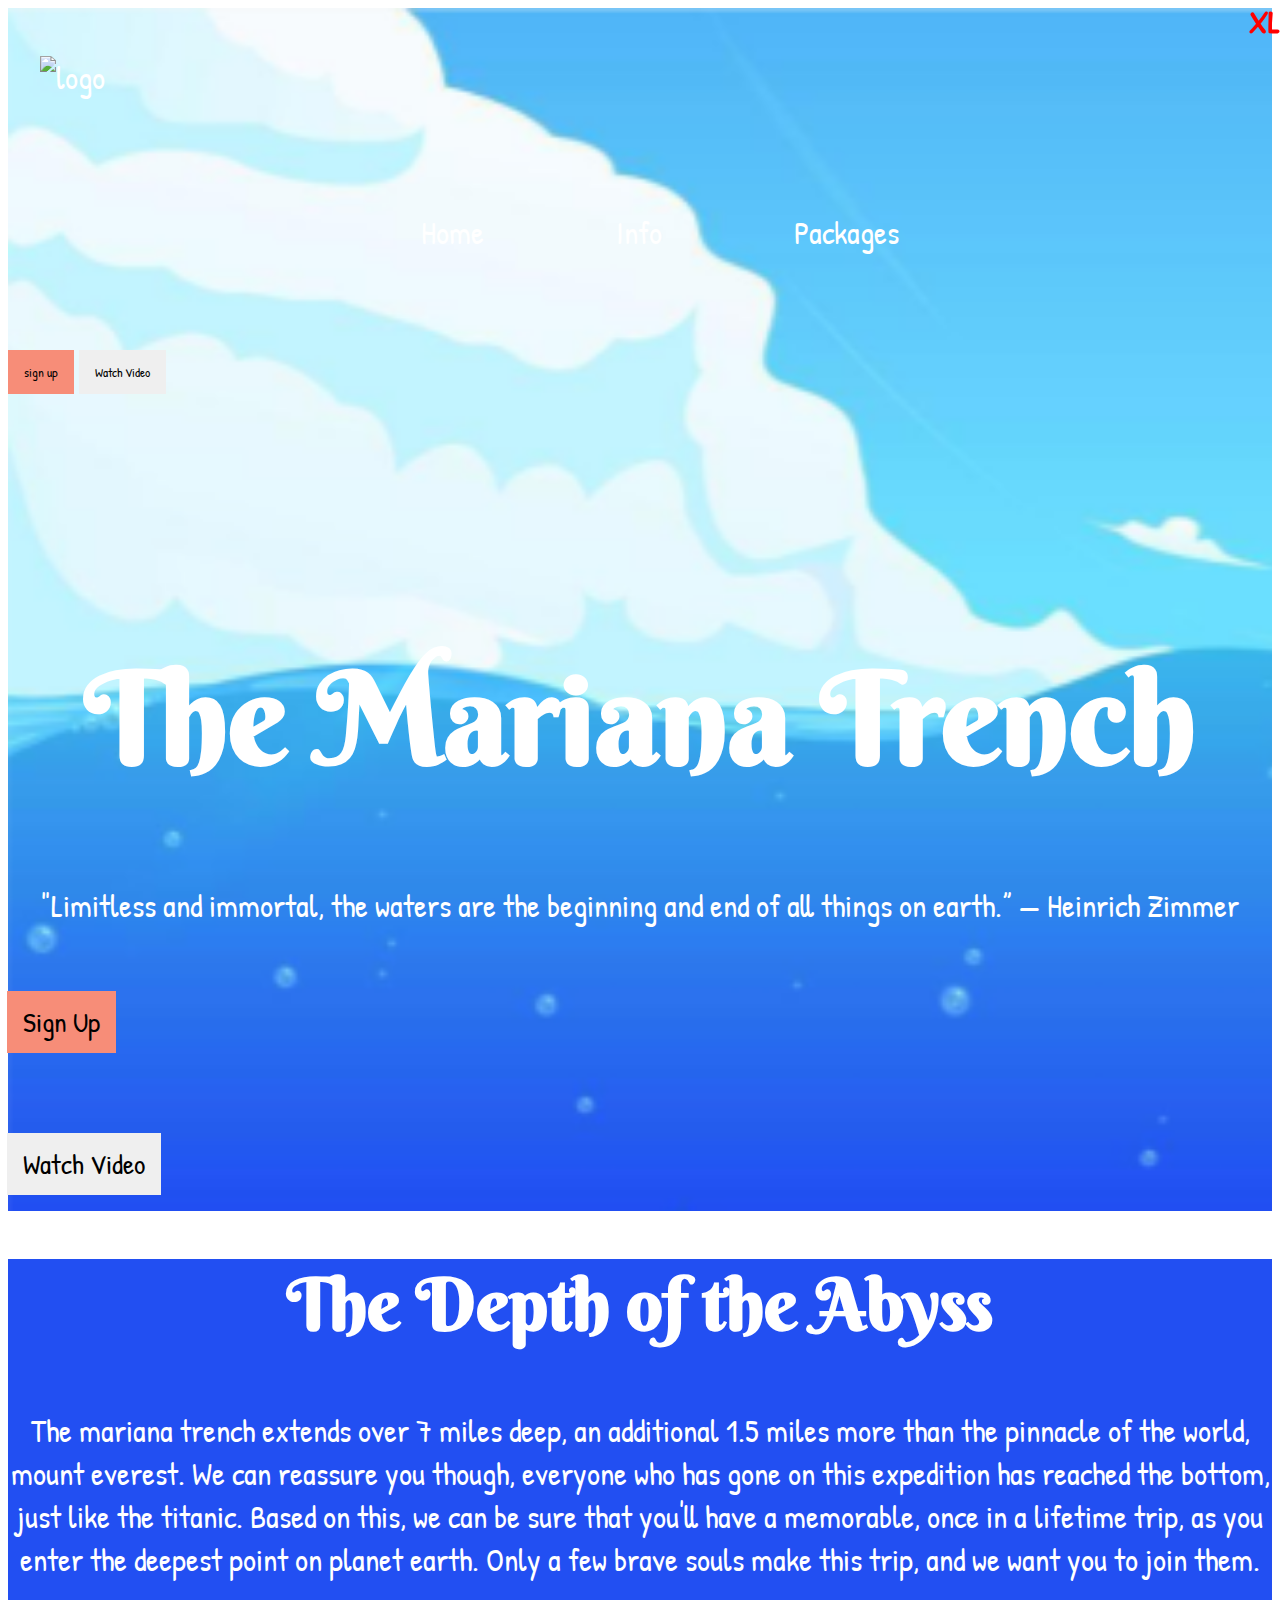
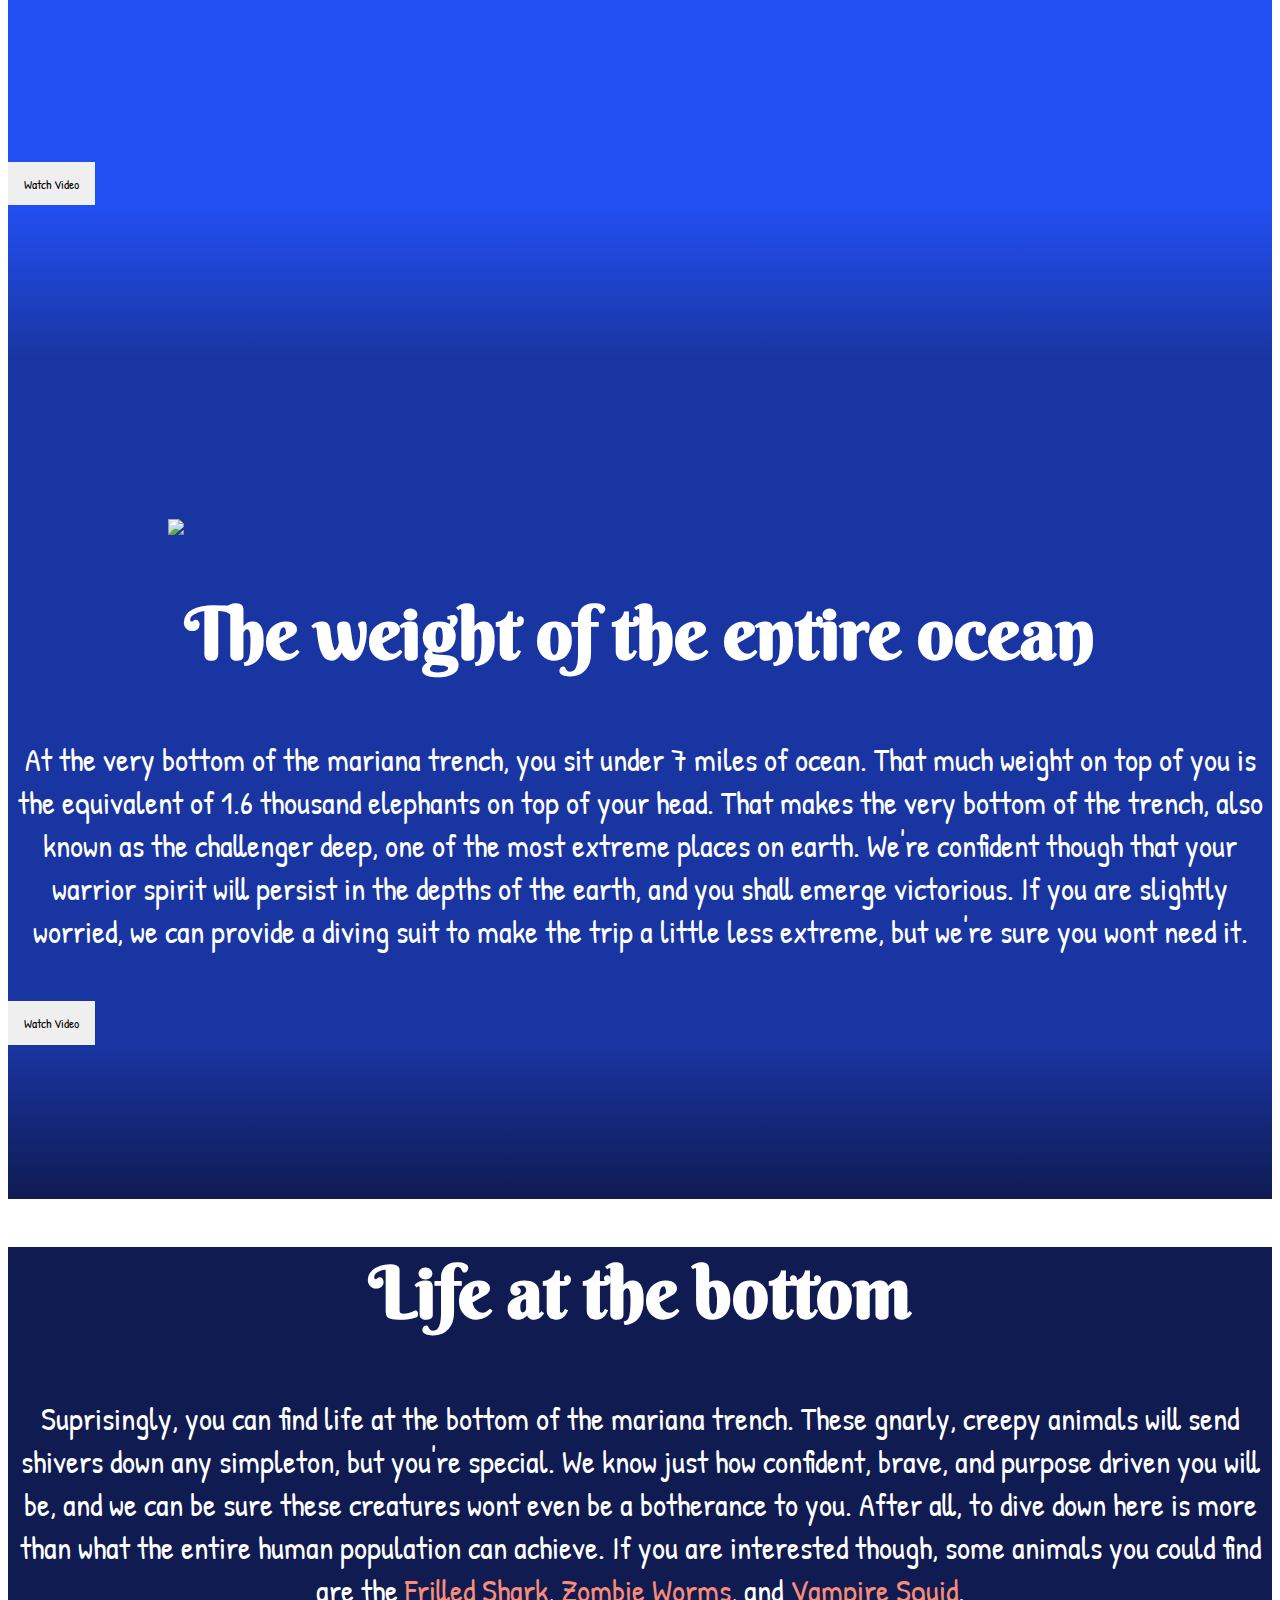
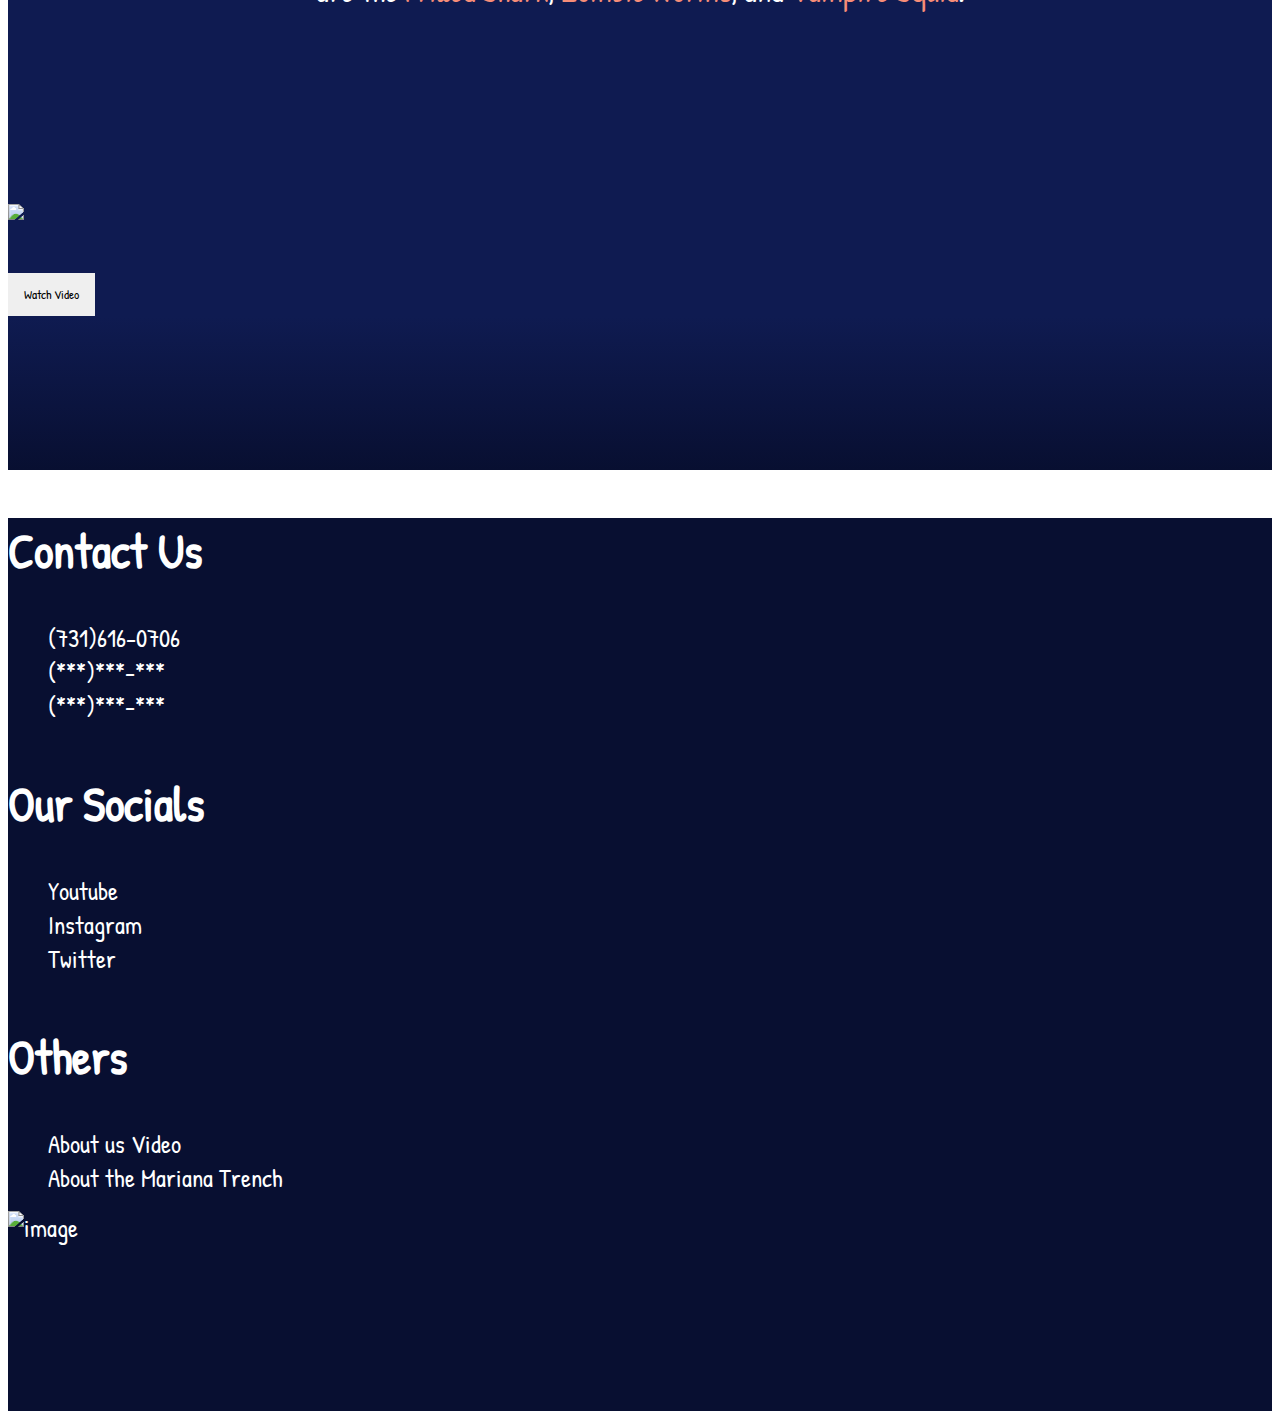
==== Info.html @ 0a7c9cc9 "transit" ====
<!DOCTYPE html>
<html lang="en">
<meta charset="UTF-8">
<title>Expedition Mariana</title>
<meta name="viewport" content="width=device-width,initial-scale=1">
<link rel="stylesheet" href="styles.css">
<script defer src="script.js"></script>
<link href="https://cdn.jsdelivr.net/npm/bootstrap@5.3.0-alpha1/dist/css/bootstrap.min.css" rel="stylesheet" integrity="sha384-GLhlTQ8iRABdZLl6O3oVMWSktQOp6b7In1Zl3/Jr59b6EGGoI1aFkw7cmDA6j6gD" crossorigin="anonymous">
<body>
  <section class="title-screen-bk">
  <nav class="nav1">
    <div class="container">
      <div class="row">
        <div class="d-none d-md-block col-md-1 col-lg-2">
          <a href="index.html"><img src="img/Expedition_Mariana__1_-removebg-preview.png" alt="logo"></a>
        </div>
        <div class="col-xs-12 col-md-7 col-lg-7 nav-text">
          <ul>
            <li><a href="index.html">Home</a></li>
            <li><a href="Info.html">Info</a></li>
            <li><a href="Packages.html">Packages</a></li>
          </ul>
        </div>
        <div class="d-none d-md-block col-md-4 col-lg-3">
          <div class="centered">
            <button class="red">sign up</button>
            <button>Watch Video</button>
          </div>
        </div>
      </div>
    </div>
  </nav>
    <div class="container title-text">
      <div class="row">
        <div class="col-12">
        <h1>The Mariana Trench</h1>
        <p class="info-para-text">"Limitless and immortal, the waters are the beginning and end of all things on earth.” — Heinrich Zimmer</p>
      </div>
      </div>
      <div class="row">
        <div class="col-1 col-sm-2 col-md-3 col-lg-4">
        </div>
        <div class="col-5 col-sm-4 col-md-3 col-lg-2 centered title-buttons">
          <button class="red">Sign Up</button>
        </div>
        <div class="col-6 col-md-3 col-lg-2 centered title-buttons">
          <button>Watch Video</button>
        </div>
        <div class="col-md-3 col-lg-4">
        </div>
      </div>
    </div>
  </section>
  <section class="first-body">
    <div class="container">
      <div class="row">
        <div class="col-6">
          <h2>The Depth of the Abyss</h2>
          <p>The mariana trench extends over 7 miles deep, an additional 1.5 miles more than the pinnacle of the world, mount everest. We can reassure you though,
             everyone who has gone on this expedition has reached the bottom, just like the titanic. Based on this, we can be sure that you'll have a memorable, 
             once in a lifetime trip, as you enter the deepest point on planet earth. Only a few brave souls make this trip, and we want you to join them.
          </p>
        </div>
        <div class="col-6 graph-first-para">
            <img src="#">
          </div>
      </div>
      <div class="row centered">
        <div class="col-8">
            <button>Watch Video</button>
        </div>
        <div class="col-4">
        </div>
      </div>
    </div>
  </section>
  <section class="grad-1">
    <p>&nbsp</p>
    <br>
    <p>&nbsp</p>
    <br>
    <p>&nbsp</p>
    <br>
    <p>&nbsp</p>
  </section>
  <section class="second-body">
    <div class="container">
      <div class="row">
        <div class="col-6 graph-second-para">
            <img src="#">
          </div>
        <div class="col-6">
          <h2>The weight of the entire ocean</h2>
          <p>At the very bottom of the mariana trench, you sit under 7 miles of ocean. That much weight on top of you is the equivalent of 1.6 thousand elephants on
            top of your head. That makes the very bottom of the trench, also known as the challenger deep, one of the most extreme places on earth.
             We're confident though that your warrior spirit will persist in the depths of the earth, and you shall emerge victorious. If you are slightly worried, we can 
             provide a diving suit to make the trip a little less extreme, but we're sure you wont need it.
          </p>
        </div>
      </div>
      <div class="row centered">
        <div class="col-2">
            <button>Watch Video</button>
        </div>
        <div class="col-10">
        </div>
      </div>
    </div>
  </section>
  <section class="grad-2">
    <p>&nbsp</p>
    <br>
    <p>&nbsp</p>
    <br>
    <p>&nbsp</p>
    <br>
    <p>&nbsp</p>
  </section>
  <section class="third-body">
    <div class="container">
      <div class="row">
        <div class="col-6">
          <h2>Life at the bottom</h2>
          <p>Suprisingly, you can find life at the bottom of the mariana trench. These gnarly, creepy animals will send shivers down any simpleton, but you're special. We know just how confident,
            brave, and purpose driven you will be, and we can be sure these creatures wont even be a botherance to you. After all, to dive down here is more than what the entire human population 
            can achieve. If you are interested though, some animals you could find are the <a href="https://cdn.mos.cms.futurecdn.net/66dYRQEDpcUN9jKAzuxAc9.jpg" target="_blank">
              Frilled Shark</a>, <a href="https://i.guim.co.uk/img/media/68f47e73c12738a7d1ae5d9a596dad5cd44a9a84/0_0_7500_4500/master/7500.jpg?width=1200&height=1200&quality=85&auto=format&fit=crop&s=b7952ce582b49c61fab29e47760299f1" target="_blank">Zombie Worms</a>,
              and <a href="https://d.newsweek.com/en/full/2141007/vampire-squid-vampyroteuthis-infernalis.png" target="_blank">Vampire Squid</a>.
          </p>
        </div>
      </div>
      <div class="col-6 graph-third-para">
        <img src="#">
      </div>
      <div class="row centered">
        <div class="col-8">
            <button>Watch Video</button>
        </div>
        <div class="col-4">
        </div>
      </div>
    </div>
  </section>
  <section class="grad-3">
    <p>&nbsp</p>
    <br>
    <p>&nbsp</p>
    <br>
    <p>&nbsp</p>
    <br>
    <p>&nbsp</p>
  </section>
  <footer>
    <div class="container">
      <div class="row">
        <div class="col-3">
          <h3>Contact Us</h3><br>
          <ul>
            <li><a href="#">(731)616-0706</a></li>
            <li><a href="#">(***)***-***</a></li>
            <li><a href="#">(***)***-***</a></li>
          </ul>
        </div>
        <div class="col-3">
          <h3>Our Socials</h3><br>
          <ul>
            <li><a href="#">Youtube</a></li>
            <li><a href="#">Instagram</a></li>
            <li><a href="#">Twitter</a></li>
          </ul>
        </div>
        <div class="col-3">
          <h3>Others</h3><br>
          <ul>
            <li><a href="#">About us Video</a></li>
            <li><a href="#">About the Mariana Trench</a></li>
          </ul>
        </div>
        <div class="col-3">
          <a href="#"><img src="img/Expedition_Mariana__1_-removebg-preview.png" alt="image" height="200px"></a>
        </div>
      </div>
    </div>
  </footer>
</body>
</html>
---- styles.css ----
@import url('https://fonts.googleapis.com/css2?family=Berkshire+Swash&display=swap');
@import url('https://fonts.googleapis.com/css2?family=Patrick+Hand&display=swap');
*{
    font-family: 'Patrick Hand', cursive;
    z-index: 2;
}

body::before {
    content: "XS";
    color: red;
    font-size: 2rem;
    font-weight: bold;
    position: fixed;
    top: 0;
    right: 0;
  }
  
  @media (min-width: 576px) {
    body::before {
      content: "SM";
    }
  }
  
  @media (min-width: 768px) {
    body::before {
      content: "MD";
    }
  }
  
  @media (min-width: 992px) {
    body::before {
      content: "LG";
    }
  }
  
  @media (min-width: 1200px) {
    body::before {
      content: "XL";
    }
  }
  
  @media (min-width: 1400px) {
    body::before {
      content: "XXL";
    }
  }

.title-screen-bk{
    background-image: url(img/sea_background_LG.png);
    background-size: cover;
    background-repeat: no-repeat;
    z-index: 3;
}

@media(min-width:992px){
    .title-screen-bk{
        background-image: url(img/sea_background_LG.png);
    }
}

@media(min-width:1200px){
    .title-screen-bk{
        background-image: url(img/sea_background_XXL.png);
    }
}

nav{
    margin-bottom: 1rem;
}

nav ul{
    list-style-type: none;
    text-align: center;
    font-size: 1rem;
}

nav a{
    display: inline-block;
    text-align: center;
    padding: 3rem 1.4rem;
    text-decoration: none;
    font-size: 2rem;
    color: white;
}

@media(min-width: 992px) {

    nav a{
        padding: 3rem 2rem;
        font-size: 2rem;
    }
}

@media(min-width: 1200px) {

    nav a{
        padding: 3rem 4rem;
        font-size: 2rem;
    }
}

nav li{
    display: inline;
}

nav img{
    margin: -3rem -7rem; 
    height: 200px;
}

@media(min-width: 768px){

    nav img{
        margin: -3rem -7rem; 
        height: 200px;
    }

}

@media(min-width: 992px){

    nav img{
        margin: -3rem -3rem;
        height: 200px;
    }

}

button{
    border:none;
    color: black;
    padding: .8rem .8rem;
    text-align: center;
    display: inline-block;
    transition-duration: 0.4s;
    cursor: pointer;
}

@media(min-width: 992px) {

    button{
        padding: .8rem .8rem;
    }
}

@media(min-width: 1200px) {

    button{
        padding: .8rem 1rem;
    }
}

button:hover{
    background-color: lightcoral;
}

.red{
    background-color: #F78D78;
}

.centered{
    margin-top: 3rem;
    font-size: 1.4rem;
}

.title-buttons button{
    align-items:center ;
    padding: .75rem 1.1rem;
    font-size: 1.75rem;
    margin: 1rem -1px;
}


@media(min-width: 992px) {

    .title-buttons button{
        padding: .75rem .4rem;
    }
}

@media(min-width: 1200px) {

    .title-buttons button{
        padding: .75rem 1rem;
    }
}

@media(min-width: 1400px) {

    .title-buttons button{
        padding: .75rem 2rem;
    }
}

.title-text h1,p{
    text-align: center;
    color: white;
}

.title-text h1{
    font-size: 5rem;
    font-family: 'Berkshire Swash', cursive;
    padding-top: 0rem;
}

@media (min-width: 768px){
    .title-text h1{
        padding-top: 0rem;
        font-size: 8rem;
    }
}

@media (min-width: 1200px){
    .title-text h1{
        padding-top: 10rem;
    }
}

.title-text p{
    font-size: 2rem;
}

@media (min-width: 768px){

    .title-text p{
        font-size: 3rem;
    }
    
    .title-text .info-para-text{
        font-size: 2rem;
    }
}

.first-body{
    background-color: #224FF2;
}

.first-body h2{
    color: white;
    font-size: 4.5rem;
    font-family: 'Berkshire Swash', cursive;
    text-align: center;
    margin-top: 3rem;
}

.first-body p{
    font-size: 2rem;
}

.graph-first-para img{
    margin-top: 5rem;
    margin-left: -5rem;
}

.grad-1{
    background: rgb(25,53,162);
    background: linear-gradient(0deg, rgba(25,53,162,1) 0%, rgba(34,79,242,1) 100%);
}

.grad-1 p{
    margin: 0;
}

.second-body{
    background-color: #1935A2;
}

.second-body h2{
    color: white;
    font-size: 4.5rem;
    font-family: 'Berkshire Swash', cursive;
    text-align: center;
    margin-top: 3rem;
}

.second-body p{
    font-size: 2rem;
}

.graph-second-para img{
    margin-top: 10rem;
    margin-left: 10rem;
}

.grad-2{
    background: rgb(15,27,81);
    background: linear-gradient(0deg, rgba(15,27,81,1) 0%, rgba(25,53,162,1) 100%);
}

.grad-2 p{
    margin: 0;
}

.third-body{
    background-color: #0f1b51;
}

.third-body h2{
    color: white;
    font-size: 4.5rem;
    font-family: 'Berkshire Swash', cursive;
    text-align: center;
    margin-top: 3rem;
}

.third-body p{
    font-size: 2rem;
}

.third-body a{
    color: #F78D78;
    text-decoration: none;
}

.graph-third-para img{
    margin-top: 10rem;
}

.grad-3{
    background: rgb(15,27,81);
    background: linear-gradient(180deg, rgba(15,27,81,1) 0%, rgba(8,15,49,1) 100%);
}

.grad-3 p{
    margin: 0;
}

footer{
    background-color: #080F31;
    color: white;
}

footer h3{
    font-size: 48px;
    margin-bottom: 0px;
}

footer ul{
    list-style-type: none;
}

footer a{
    text-decoration: none;
    color: white;
    font-size: 25px;
}

footer img{
    display: block;
    margin-left: auto;
    margin-right: auto;
}

footer a:hover{
    color: silver;
}

.first-body-shop{
    padding-top: 4rem;
}

.first-body-shop img{
    height: 10rem;
}

.first-body-shop .platinum-img img{
    height: 10rem;
}

.first-body-shop a{
    text-decoration: none;
    color: #F78D78;
}

.card1,.card2,.card3,.card4{
    background: rgb(34,79,242);
    background: linear-gradient(135deg, rgba(34,79,242,1) 0%, rgba(15,27,81,1) 100%);
    box-shadow: 0px 0px 50px #080F31;
    margin: 1rem;
}

.card1 img{
    margin-right: auto;
    margin-left: auto;
    display: block;
}

.card2 img{
    margin-right: auto;
    margin-left: auto;
    display: block;
    padding: .5rem;
}

.card3 img{
    margin-right: auto;
    margin-left: auto;
    display: block;
    padding: .5rem;
}

.card4 img{
    margin-right: auto;
    margin-left: auto;
    display: block;
    padding: .5rem;
}

.card1 p{
    color: white;
    list-style-type: none;
    text-align: center;
}

.wrapper div {
    height: 60px;
    width: 60px;
    border: 2px solid rgba(255, 255, 255, 0.7);
    border-radius: 50px;
    position:fixed;
    top: 10%;
    left: 10%;
    animation: 4s linear infinite;
    z-index: 0;
  }

  div .dot {
    height: 10px;
    width: 10px;
    border-radius: 50px;
    background: rgba(255, 255, 255, 0.5);
    position: fixed;
    top: 20%;
    right: 20%;
  }
  .wrapper div:nth-child(1) {
    top: 20%;
    left: 20%;
    animation: animate 8s linear infinite;
  }
  .wrapper div:nth-child(2) {
    top: 60%;
    left: 80%;
    animation: animate 10s linear infinite;
  }
  .wrapper div:nth-child(3) {
    top: 40%;
    left: 40%;
    animation: animate 3s linear infinite;
  }
  .wrapper div:nth-child(4) {
    top: 66%;
    left: 30%;
    animation: animate 7s linear infinite;
  }
  .wrapper div:nth-child(5) {
    top: 90%;
    left: 10%;
    animation: animate 9s linear infinite;
  }
  .wrapper div:nth-child(6) {
    top: 30%;
    left: 60%;
    animation: animate 5s linear infinite;
  }
  .wrapper div:nth-child(7) {
    top: 70%;
    left: 20%;
    animation: animate 8s linear infinite;
  }
  .wrapper div:nth-child(8) {
    top: 75%;
    left: 60%;
    animation: animate 10s linear infinite;
  }
  .wrapper div:nth-child(9) {
    top: 50%;
    left: 50%;
    animation: animate 6s linear infinite;
  }
  .wrapper div:nth-child(10) {
    top: 45%;
    left: 20%;
    animation: animate 10s linear infinite;
  }
  .wrapper div:nth-child(11) {
    top: 10%;
    left: 90%;
    animation: animate 9s linear infinite;
  }
  .wrapper div:nth-child(12) {
    top: 20%;
    left: 70%;
    animation: animate 7s linear infinite;
  }
  .wrapper div:nth-child(13) {
    top: 20%;
    left: 20%;
    animation: animate 8s linear infinite;
  }
  .wrapper div:nth-child(14) {
    top: 60%;
    left: 5%;
    animation: animate 6s linear infinite;
  }
  .wrapper div:nth-child(15) {
    top: 90%;
    left: 80%;
    animation: animate 9s linear infinite;
  }
  @keyframes animate {
    0% {
      transform: scale(0) translateY(0px) rotate(70deg);
    }
    100% {
      transform: scale(0.5) translateY(-1000px) rotate(360deg);
    }
  }

.hidden {
    opacity: 0;
    transition: all 1s;
    filter: blur(5px);
    transform: translateY(20%);
}

.show {
    opacity: 1;
    filter: blur(0);
    transform: translateY(0);
}

.delay{
    transition-delay: 200ms;
}
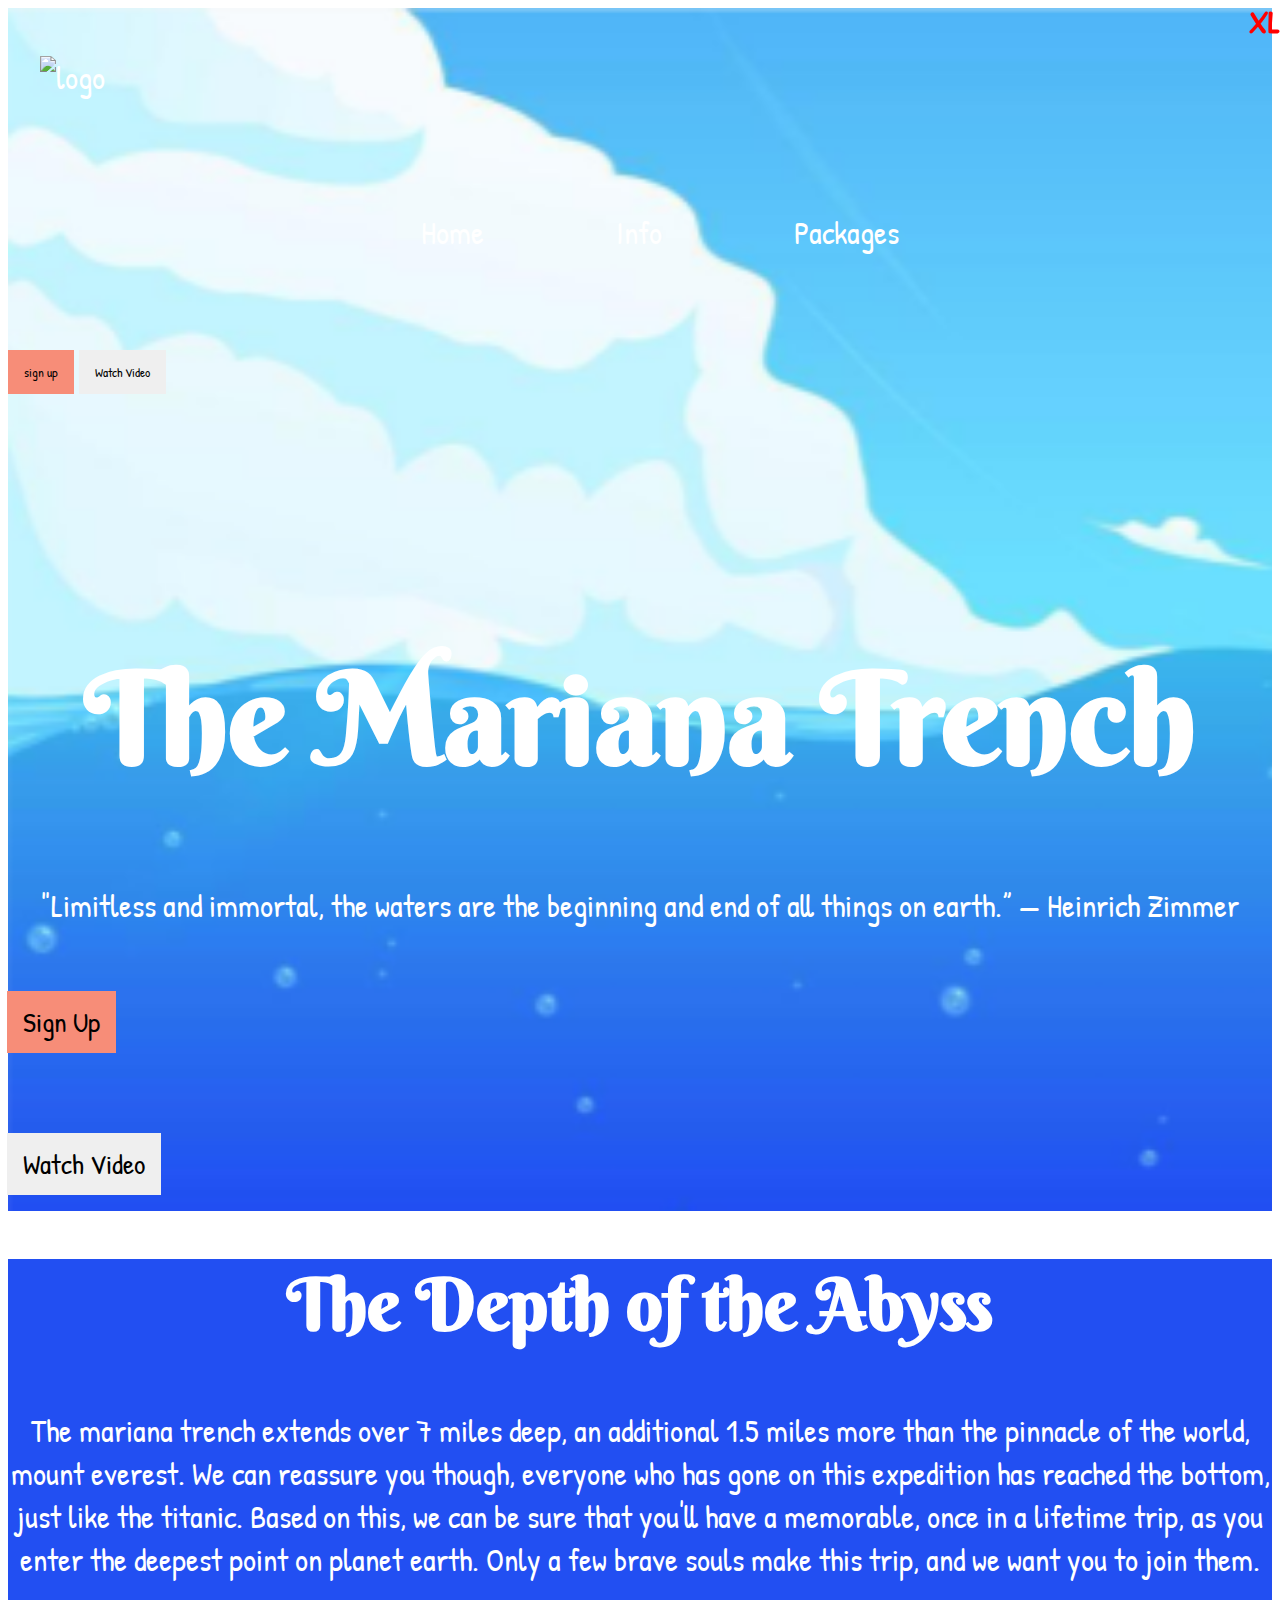
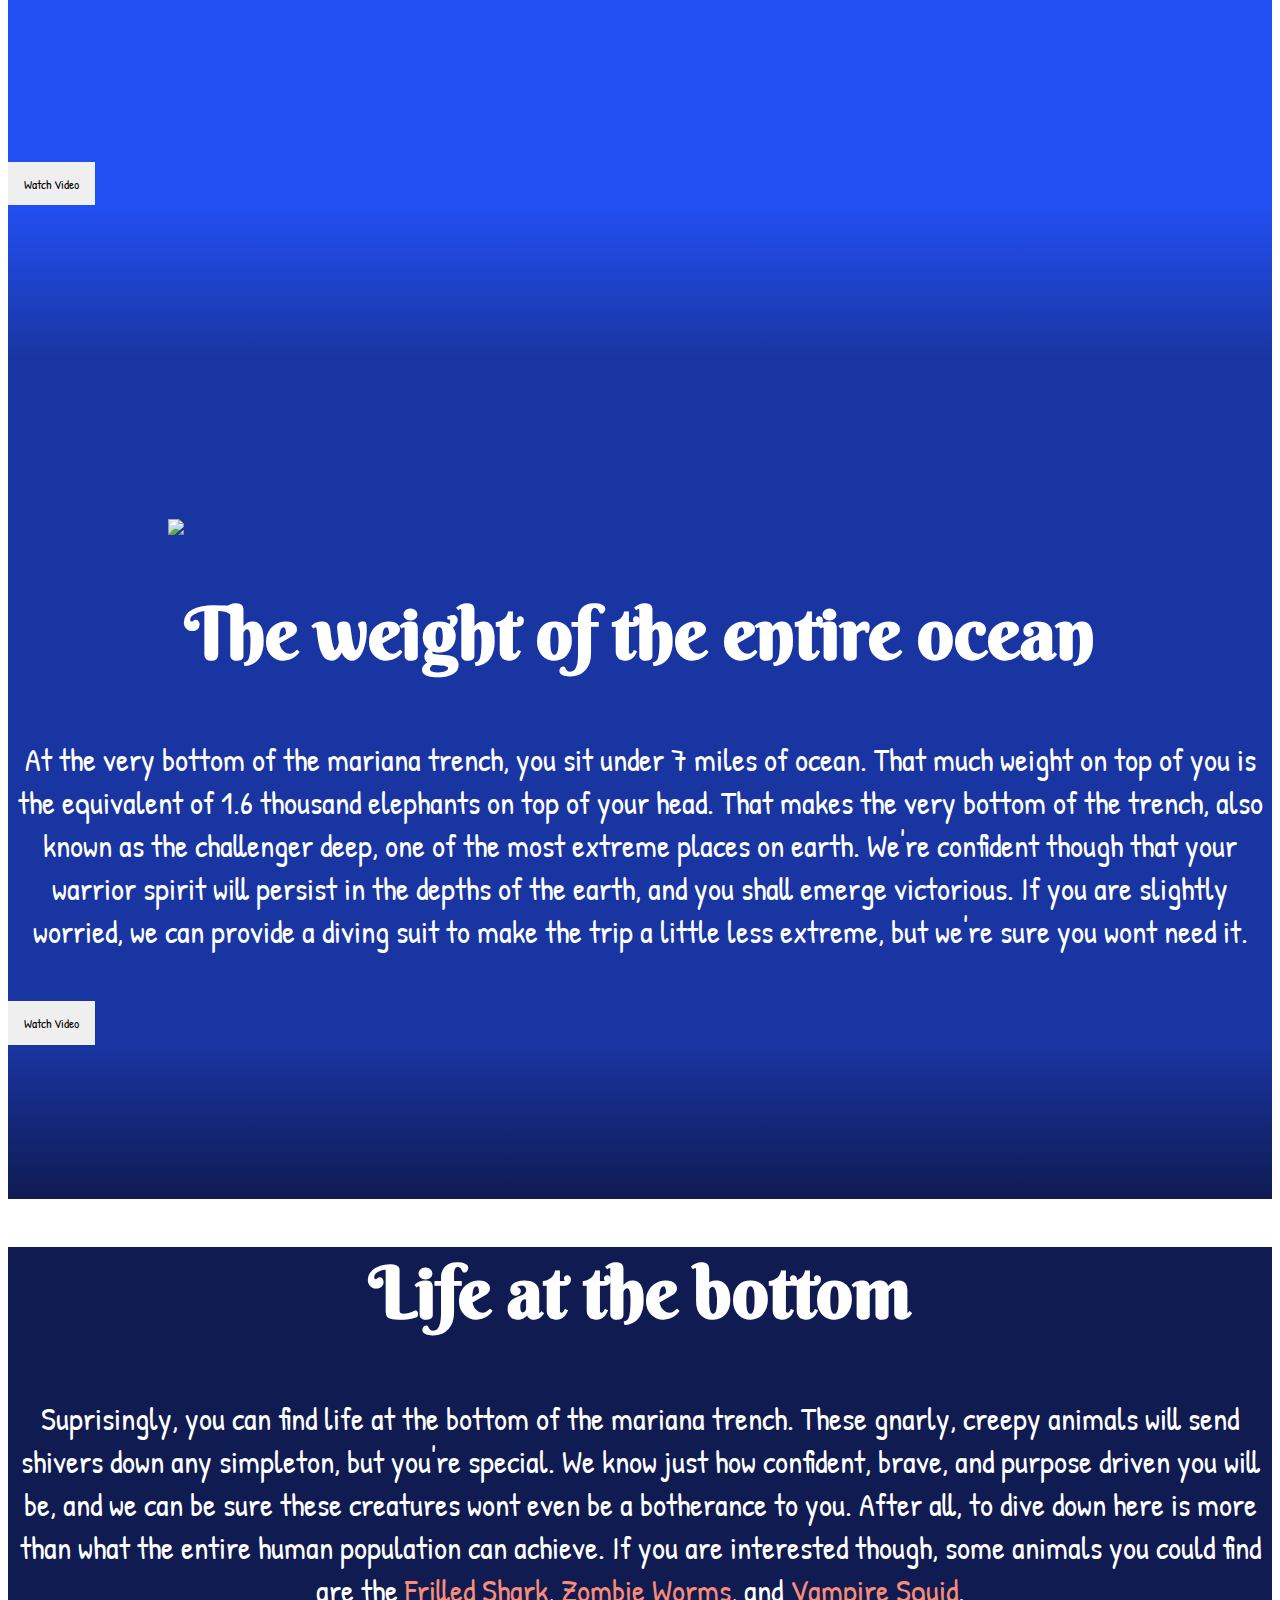
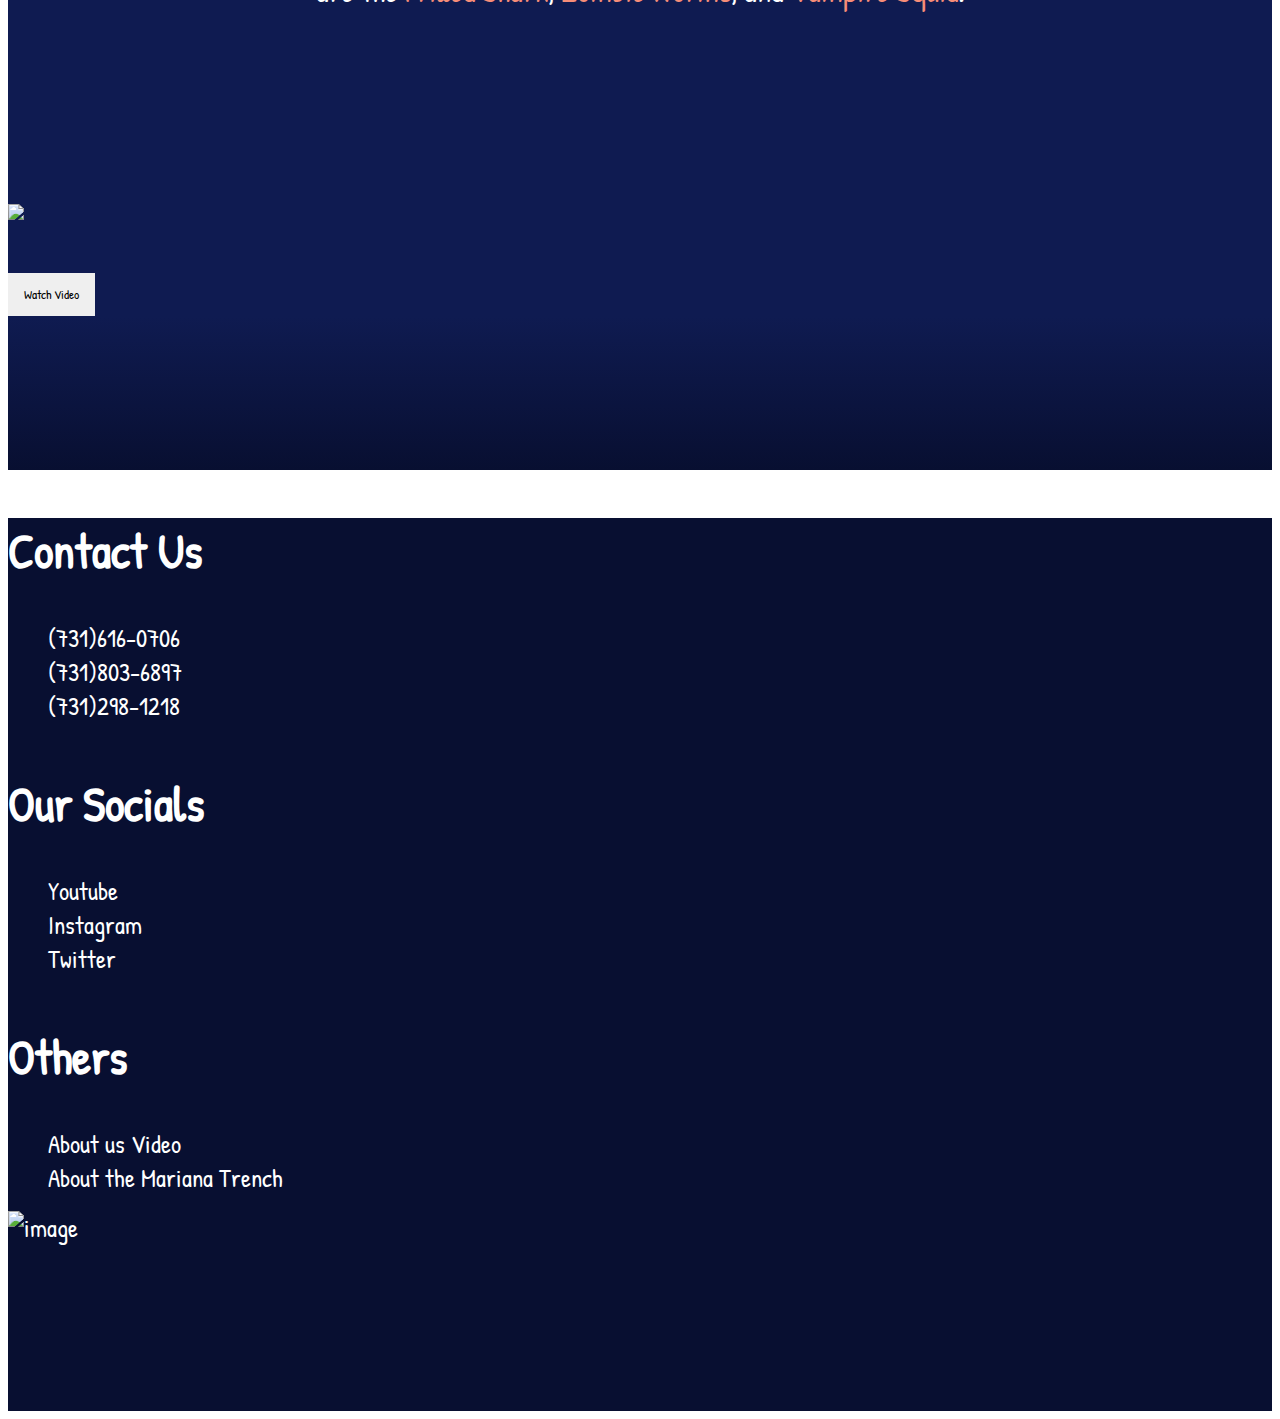
==== commit 8cf752ec: "bubble" ====
--- a/Info.html
+++ b/Info.html
@@ -52,6 +52,23 @@
     </div>
   </section>
   <section class="first-body">
+    <div class="wrapper" id="bubble">
+      <div><span class="dot"></span></div>
+      <div><span class="dot"></span></div>
+      <div><span class="dot"></span></div>
+      <div><span class="dot"></span></div>
+      <div><span class="dot"></span></div>
+      <div><span class="dot"></span></div>
+      <div><span class="dot"></span></div>
+      <div><span class="dot"></span></div>
+      <div><span class="dot"></span></div>
+      <div><span class="dot"></span></div>
+      <div><span class="dot"></span></div>
+      <div><span class="dot"></span></div>
+      <div><span class="dot"></span></div>
+      <div><span class="dot"></span></div>
+      <div><span class="dot"></span></div>
+    </div>
     <div class="container">
       <div class="row">
         <div class="col-6">
@@ -157,8 +174,8 @@
           <h3>Contact Us</h3><br>
           <ul>
             <li><a href="#">(731)616-0706</a></li>
-            <li><a href="#">(***)***-***</a></li>
-            <li><a href="#">(***)***-***</a></li>
+            <li><a href="#">(731)803-6897</a></li>
+            <li><a href="#">(731)298-1218</a></li>
           </ul>
         </div>
         <div class="col-3">
--- a/styles.css
+++ b/styles.css
@@ -530,6 +530,6 @@
     transform: translateY(0);
 }
 
-.delay{
-    transition-delay: 200ms;
+#bubble{
+    opacity: 0;
 }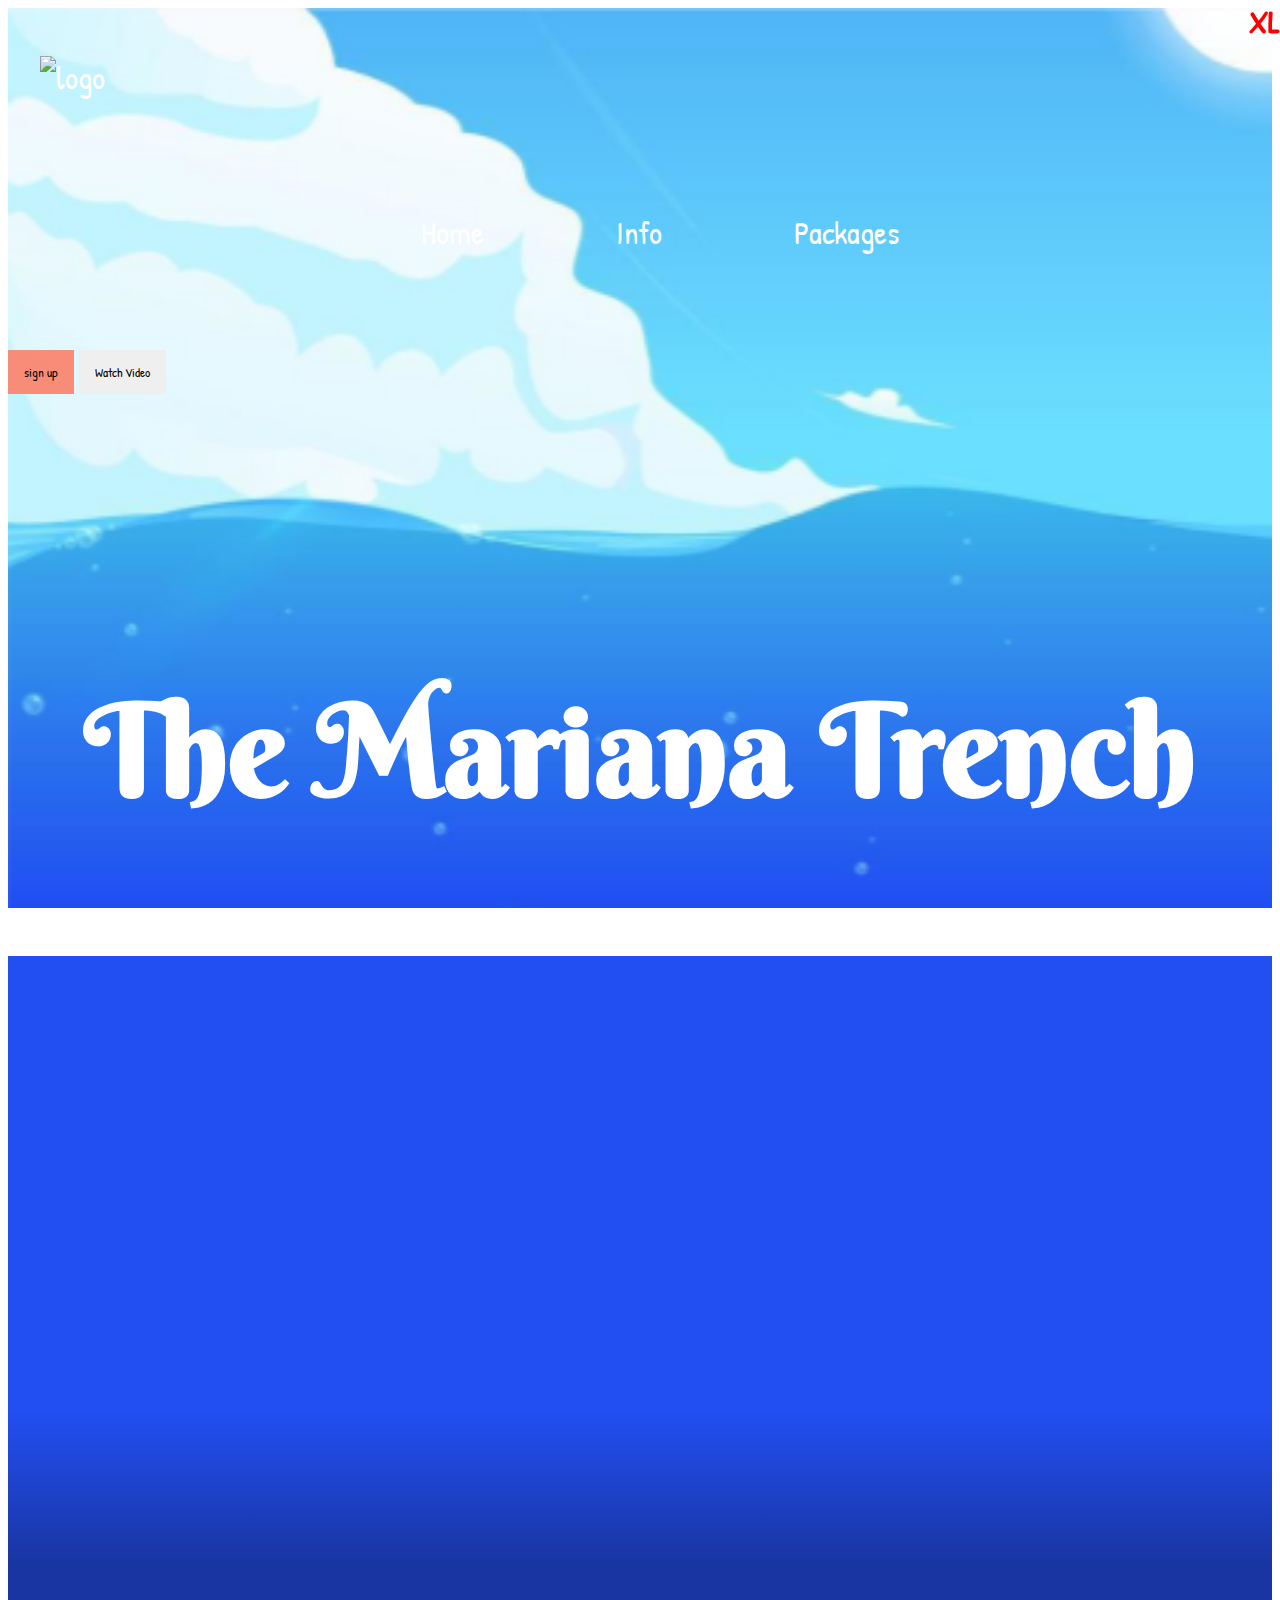
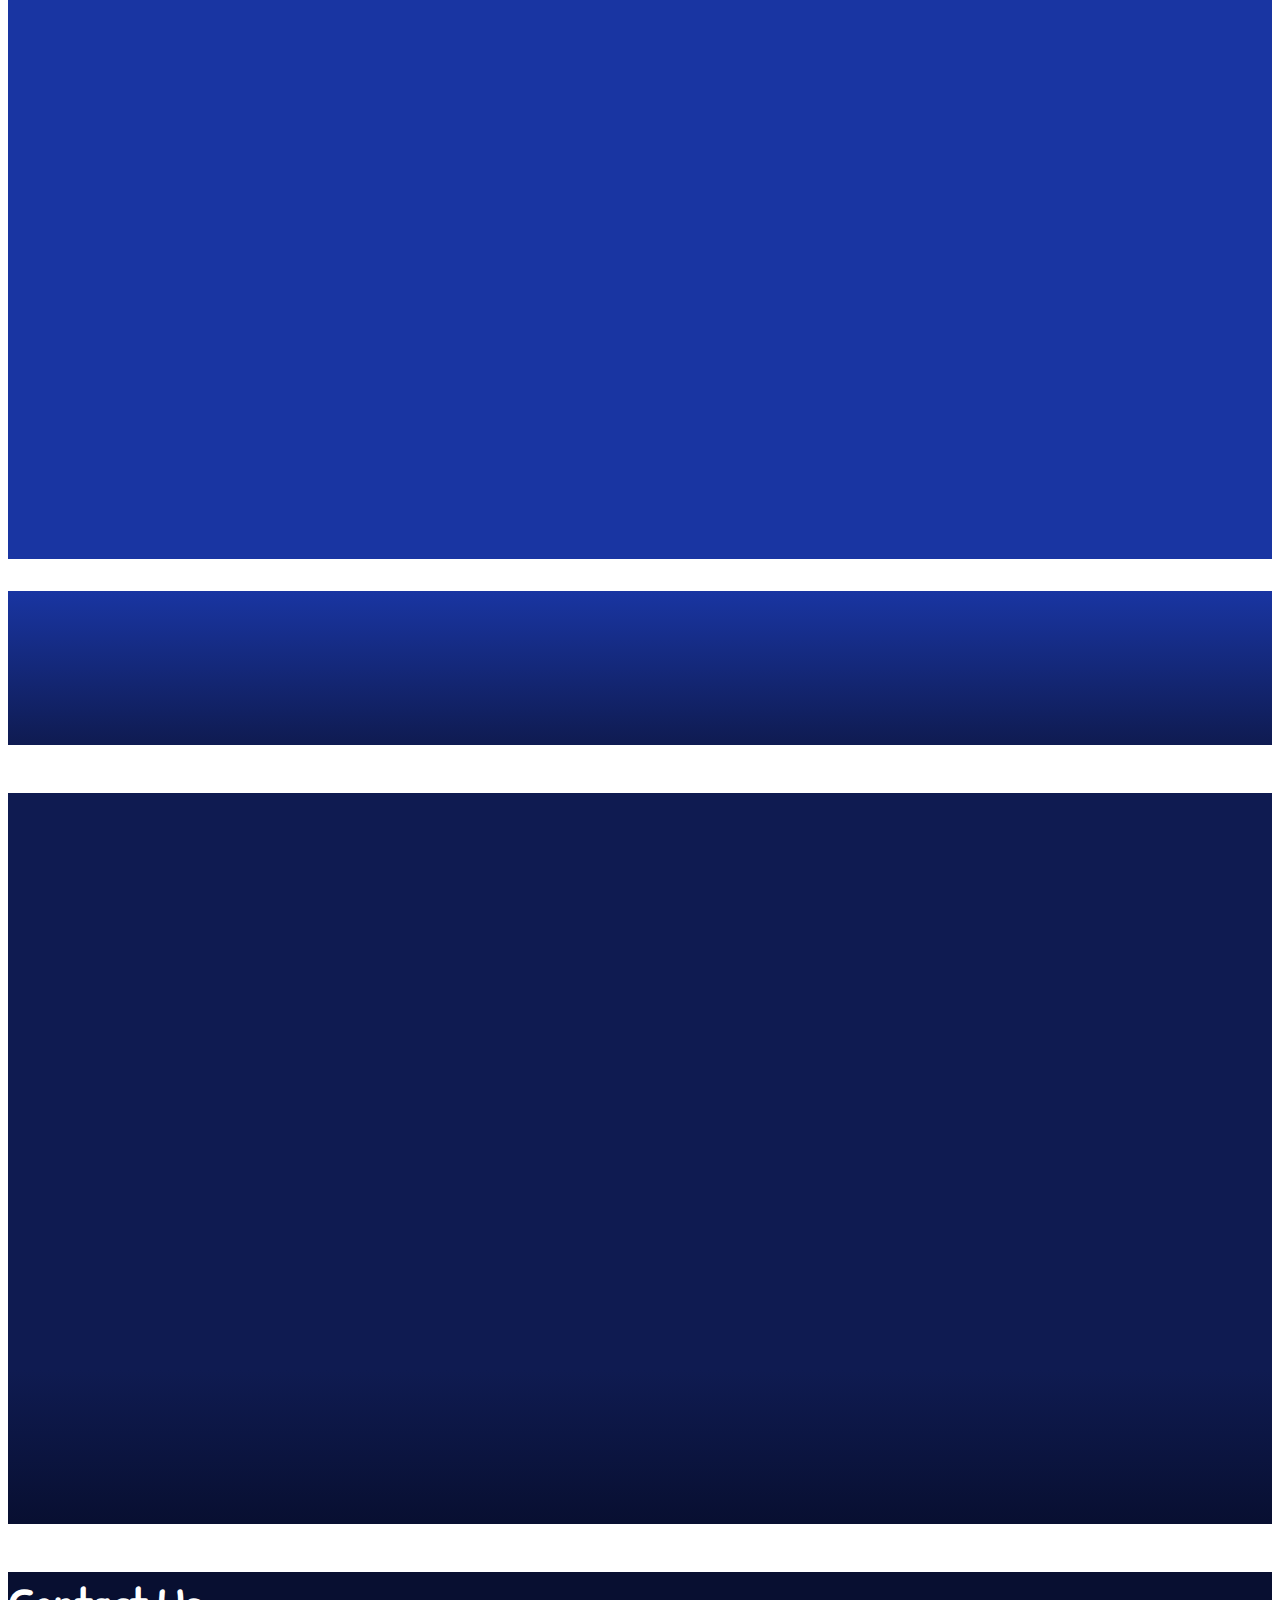
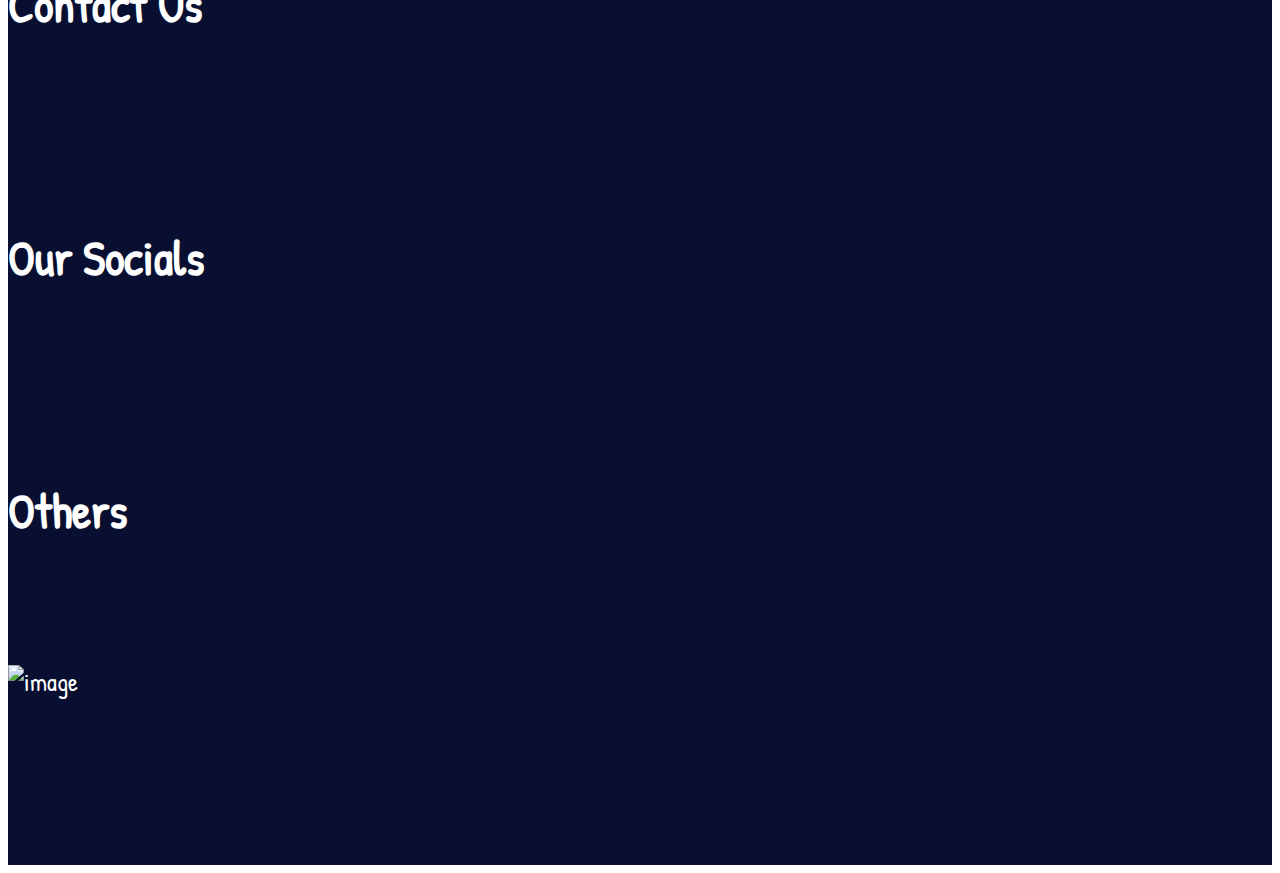
==== commit ff6debb1: "." ====
--- a/Info.html
+++ b/Info.html
@@ -34,16 +34,16 @@
       <div class="row">
         <div class="col-12">
         <h1>The Mariana Trench</h1>
-        <p class="info-para-text">"Limitless and immortal, the waters are the beginning and end of all things on earth.” — Heinrich Zimmer</p>
+        <p class="info-para-text hidden">"Limitless and immortal, the waters are the beginning and end of all things on earth.” — Heinrich Zimmer</p>
       </div>
       </div>
       <div class="row">
         <div class="col-1 col-sm-2 col-md-3 col-lg-4">
         </div>
-        <div class="col-5 col-sm-4 col-md-3 col-lg-2 centered title-buttons">
+        <div class="col-5 col-sm-4 col-md-3 col-lg-2 centered title-buttons hidden">
           <button class="red">Sign Up</button>
         </div>
-        <div class="col-6 col-md-3 col-lg-2 centered title-buttons">
+        <div class="col-6 col-md-3 col-lg-2 centered title-buttons hidden">
           <button>Watch Video</button>
         </div>
         <div class="col-md-3 col-lg-4">
@@ -69,7 +69,7 @@
       <div><span class="dot"></span></div>
       <div><span class="dot"></span></div>
     </div>
-    <div class="container">
+    <div class="container hidden">
       <div class="row">
         <div class="col-6">
           <h2>The Depth of the Abyss</h2>
@@ -81,13 +81,6 @@
         <div class="col-6 graph-first-para">
             <img src="#">
           </div>
-      </div>
-      <div class="row centered">
-        <div class="col-8">
-            <button>Watch Video</button>
-        </div>
-        <div class="col-4">
-        </div>
       </div>
     </div>
   </section>
@@ -101,7 +94,7 @@
     <p>&nbsp</p>
   </section>
   <section class="second-body">
-    <div class="container">
+    <div class="container hidden">
       <div class="row">
         <div class="col-6 graph-second-para">
             <img src="#">
@@ -113,13 +106,6 @@
              We're confident though that your warrior spirit will persist in the depths of the earth, and you shall emerge victorious. If you are slightly worried, we can 
              provide a diving suit to make the trip a little less extreme, but we're sure you wont need it.
           </p>
-        </div>
-      </div>
-      <div class="row centered">
-        <div class="col-2">
-            <button>Watch Video</button>
-        </div>
-        <div class="col-10">
         </div>
       </div>
     </div>
@@ -134,7 +120,7 @@
     <p>&nbsp</p>
   </section>
   <section class="third-body">
-    <div class="container">
+    <div class="container hidden">
       <div class="row">
         <div class="col-6">
           <h2>Life at the bottom</h2>
@@ -148,13 +134,6 @@
       </div>
       <div class="col-6 graph-third-para">
         <img src="#">
-      </div>
-      <div class="row centered">
-        <div class="col-8">
-            <button>Watch Video</button>
-        </div>
-        <div class="col-4">
-        </div>
       </div>
     </div>
   </section>
@@ -173,24 +152,24 @@
         <div class="col-3">
           <h3>Contact Us</h3><br>
           <ul>
-            <li><a href="#">(731)616-0706</a></li>
-            <li><a href="#">(731)803-6897</a></li>
-            <li><a href="#">(731)298-1218</a></li>
+            <li class="hidden"><a href="#">(731)616-0706</a></li>
+            <li class="hidden"><a href="#">(731)803-6897</a></li>
+            <li class="hidden"><a href="#">(731)298-1218</a></li>
           </ul>
         </div>
         <div class="col-3">
           <h3>Our Socials</h3><br>
           <ul>
-            <li><a href="#">Youtube</a></li>
-            <li><a href="#">Instagram</a></li>
-            <li><a href="#">Twitter</a></li>
+            <li class="hidden"><a href="#">Youtube</a></li>
+            <li class="hidden"><a href="#">Instagram</a></li>
+            <li class="hidden"><a href="#">Twitter</a></li>
           </ul>
         </div>
         <div class="col-3">
           <h3>Others</h3><br>
           <ul>
-            <li><a href="#">About us Video</a></li>
-            <li><a href="#">About the Mariana Trench</a></li>
+            <li class="hidden"><a href="#">About us Video</a></li>
+            <li class="hidden"><a href="#">About the Mariana Trench</a></li>
           </ul>
         </div>
         <div class="col-3">
--- a/styles.css
+++ b/styles.css
@@ -50,6 +50,7 @@
     background-size: cover;
     background-repeat: no-repeat;
     z-index: 3;
+    height: 100vh;
 }
 
 @media(min-width:992px){
@@ -212,7 +213,7 @@
 
 @media (min-width: 1200px){
     .title-text h1{
-        padding-top: 10rem;
+        padding-top: 12rem;
     }
 }
 
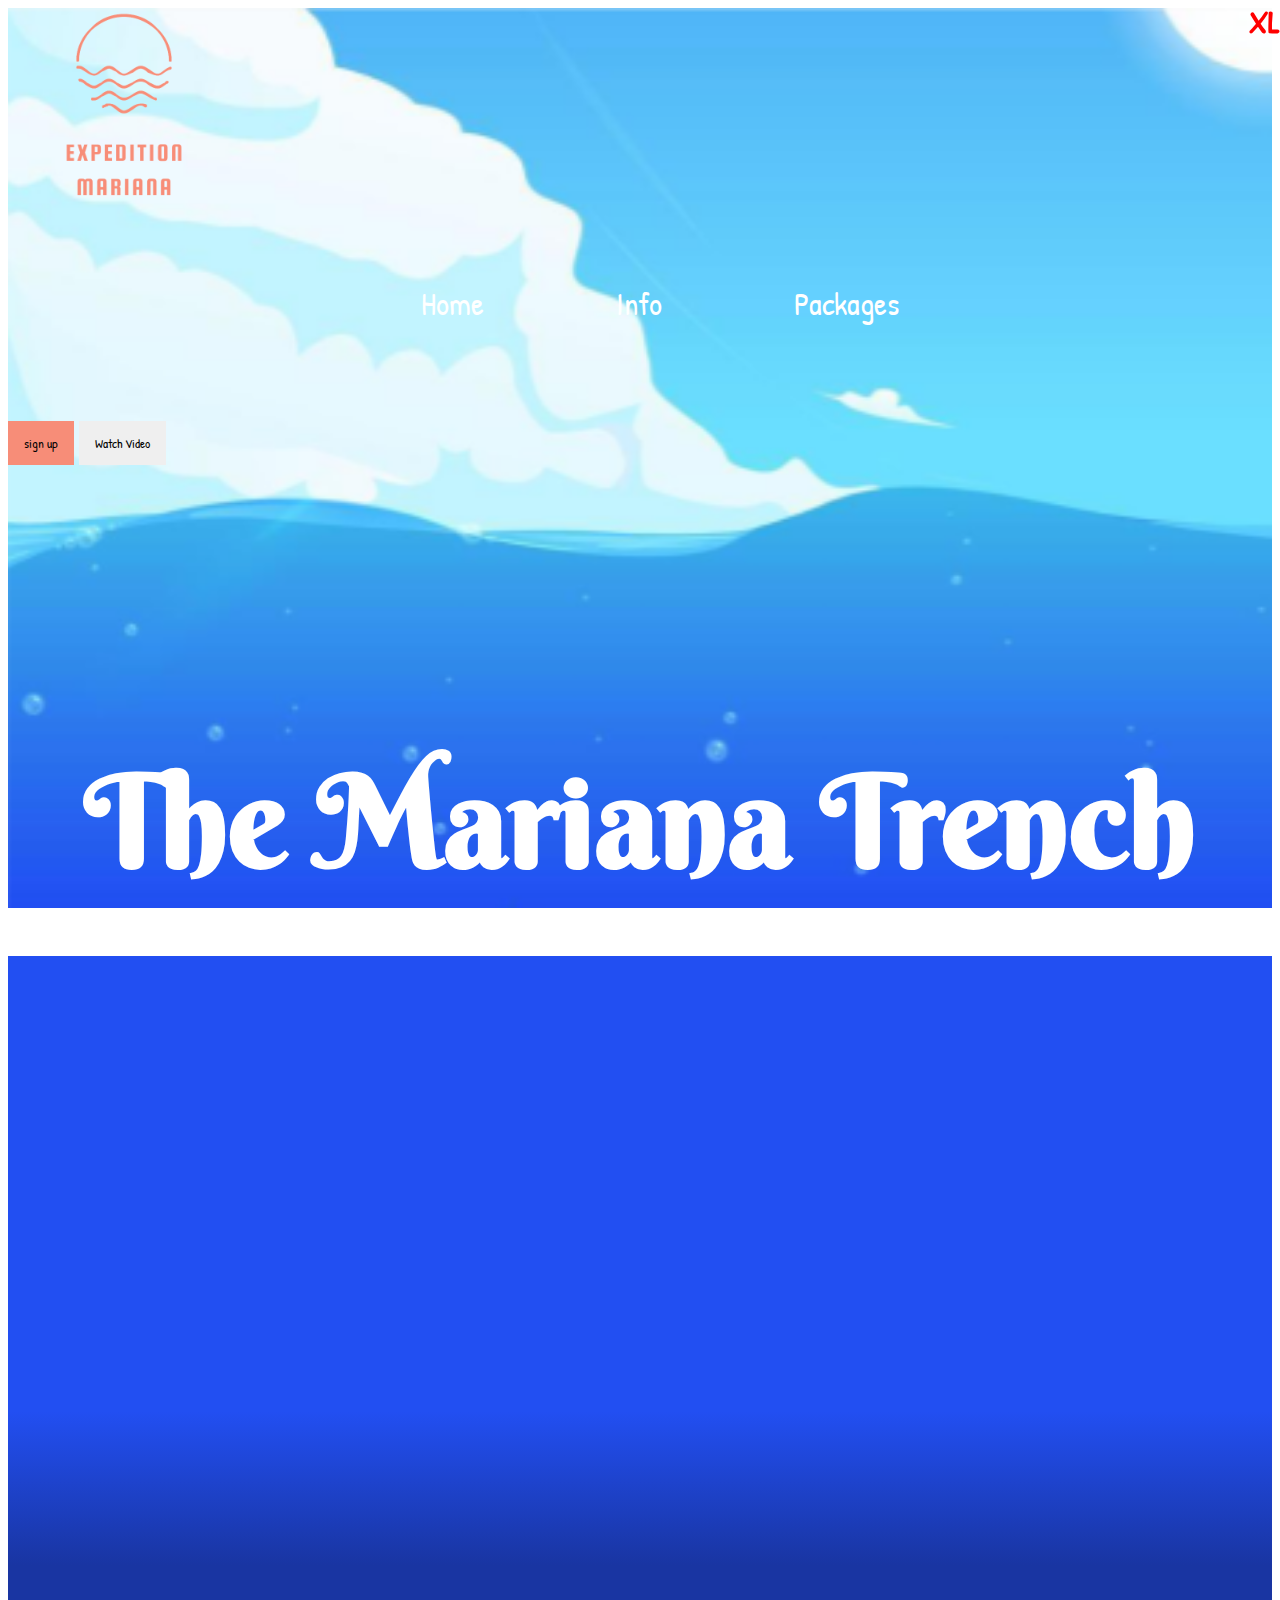
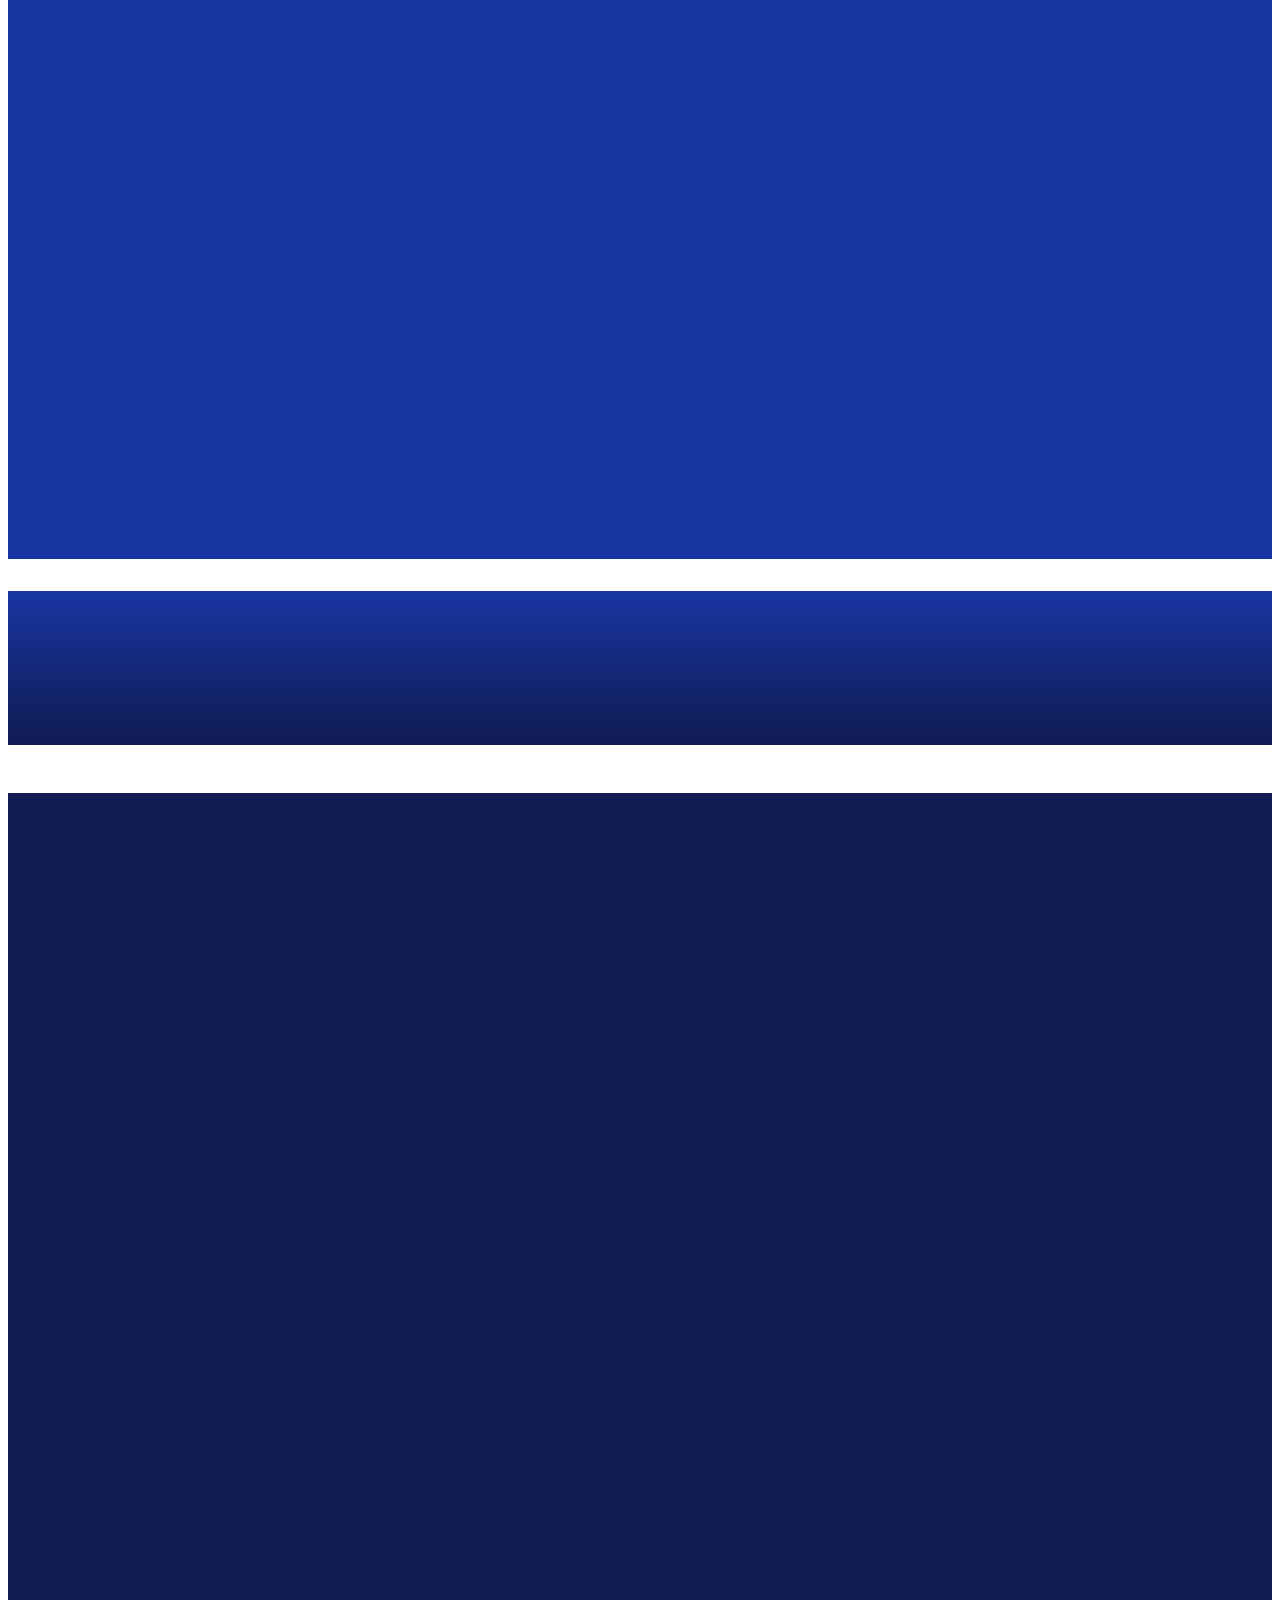
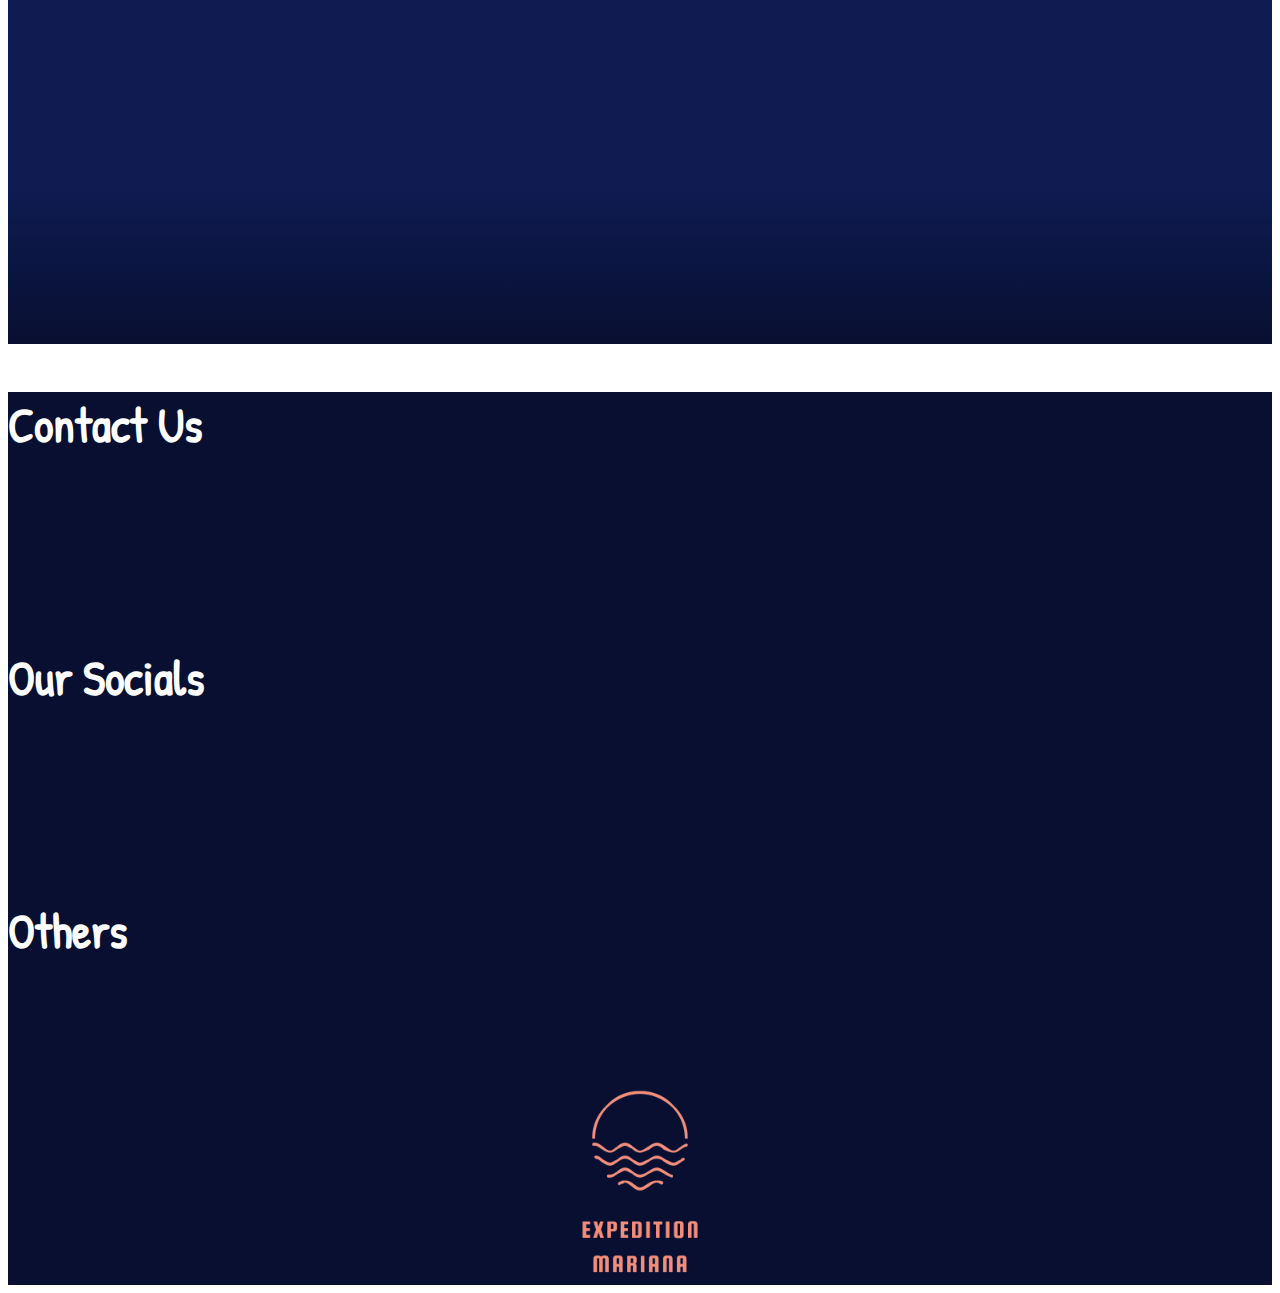
==== commit 59a7aa5a: "img" ====
--- a/Info.html
+++ b/Info.html
@@ -12,7 +12,7 @@
     <div class="container">
       <div class="row">
         <div class="d-none d-md-block col-md-1 col-lg-2">
-          <a href="index.html"><img src="img/Expedition_Mariana__1_-removebg-preview.png" alt="logo"></a>
+          <a href="index.html"><img src="img/Logo.png" alt="logo"></a>
         </div>
         <div class="col-xs-12 col-md-7 col-lg-7 nav-text">
           <ul>
@@ -78,8 +78,8 @@
              once in a lifetime trip, as you enter the deepest point on planet earth. Only a few brave souls make this trip, and we want you to join them.
           </p>
         </div>
-        <div class="col-6 graph-first-para">
-            <img src="#">
+        <div class="col-6 graph-first-para graph-first-para2">
+            <img src="img/1st_para_img(2).png">
           </div>
       </div>
     </div>
@@ -96,8 +96,8 @@
   <section class="second-body">
     <div class="container hidden">
       <div class="row">
-        <div class="col-6 graph-second-para">
-            <img src="#">
+        <div class="col-6 graph-second-para graph-second-para2">
+            <img src="img/2nd_para_img(2).png">
           </div>
         <div class="col-6">
           <h2>The weight of the entire ocean</h2>
@@ -131,10 +131,10 @@
               and <a href="https://d.newsweek.com/en/full/2141007/vampire-squid-vampyroteuthis-infernalis.png" target="_blank">Vampire Squid</a>.
           </p>
         </div>
+      <div class="col-6 graph-third-para graph-third-para2">
+        <img src="img/3rd_para_img(2).png">
       </div>
-      <div class="col-6 graph-third-para">
-        <img src="#">
-      </div>
+    </div>
     </div>
   </section>
   <section class="grad-3">
@@ -173,7 +173,7 @@
           </ul>
         </div>
         <div class="col-3">
-          <a href="#"><img src="img/Expedition_Mariana__1_-removebg-preview.png" alt="image" height="200px"></a>
+          <a href="#"><img src="img/Logo.png" alt="image" height="200px"></a>
         </div>
       </div>
     </div>
--- a/styles.css
+++ b/styles.css
@@ -249,8 +249,13 @@
 }
 
 .graph-first-para img{
+    height: 80%;
     margin-top: 5rem;
-    margin-left: -5rem;
+    
+}
+
+.graph-first-para2 img{
+    margin-left: 7rem;
 }
 
 .grad-1{
@@ -283,6 +288,11 @@
     margin-left: 10rem;
 }
 
+.graph-second-para2 img{
+    margin-right: 0rem;
+    margin-left: 3rem;
+}
+
 .grad-2{
     background: rgb(15,27,81);
     background: linear-gradient(0deg, rgba(15,27,81,1) 0%, rgba(25,53,162,1) 100%);
@@ -315,6 +325,11 @@
 
 .graph-third-para img{
     margin-top: 10rem;
+}
+
+.graph-third-para2 img{
+    margin-left: 8rem;
+    margin-top: 6rem;
 }
 
 .grad-3{
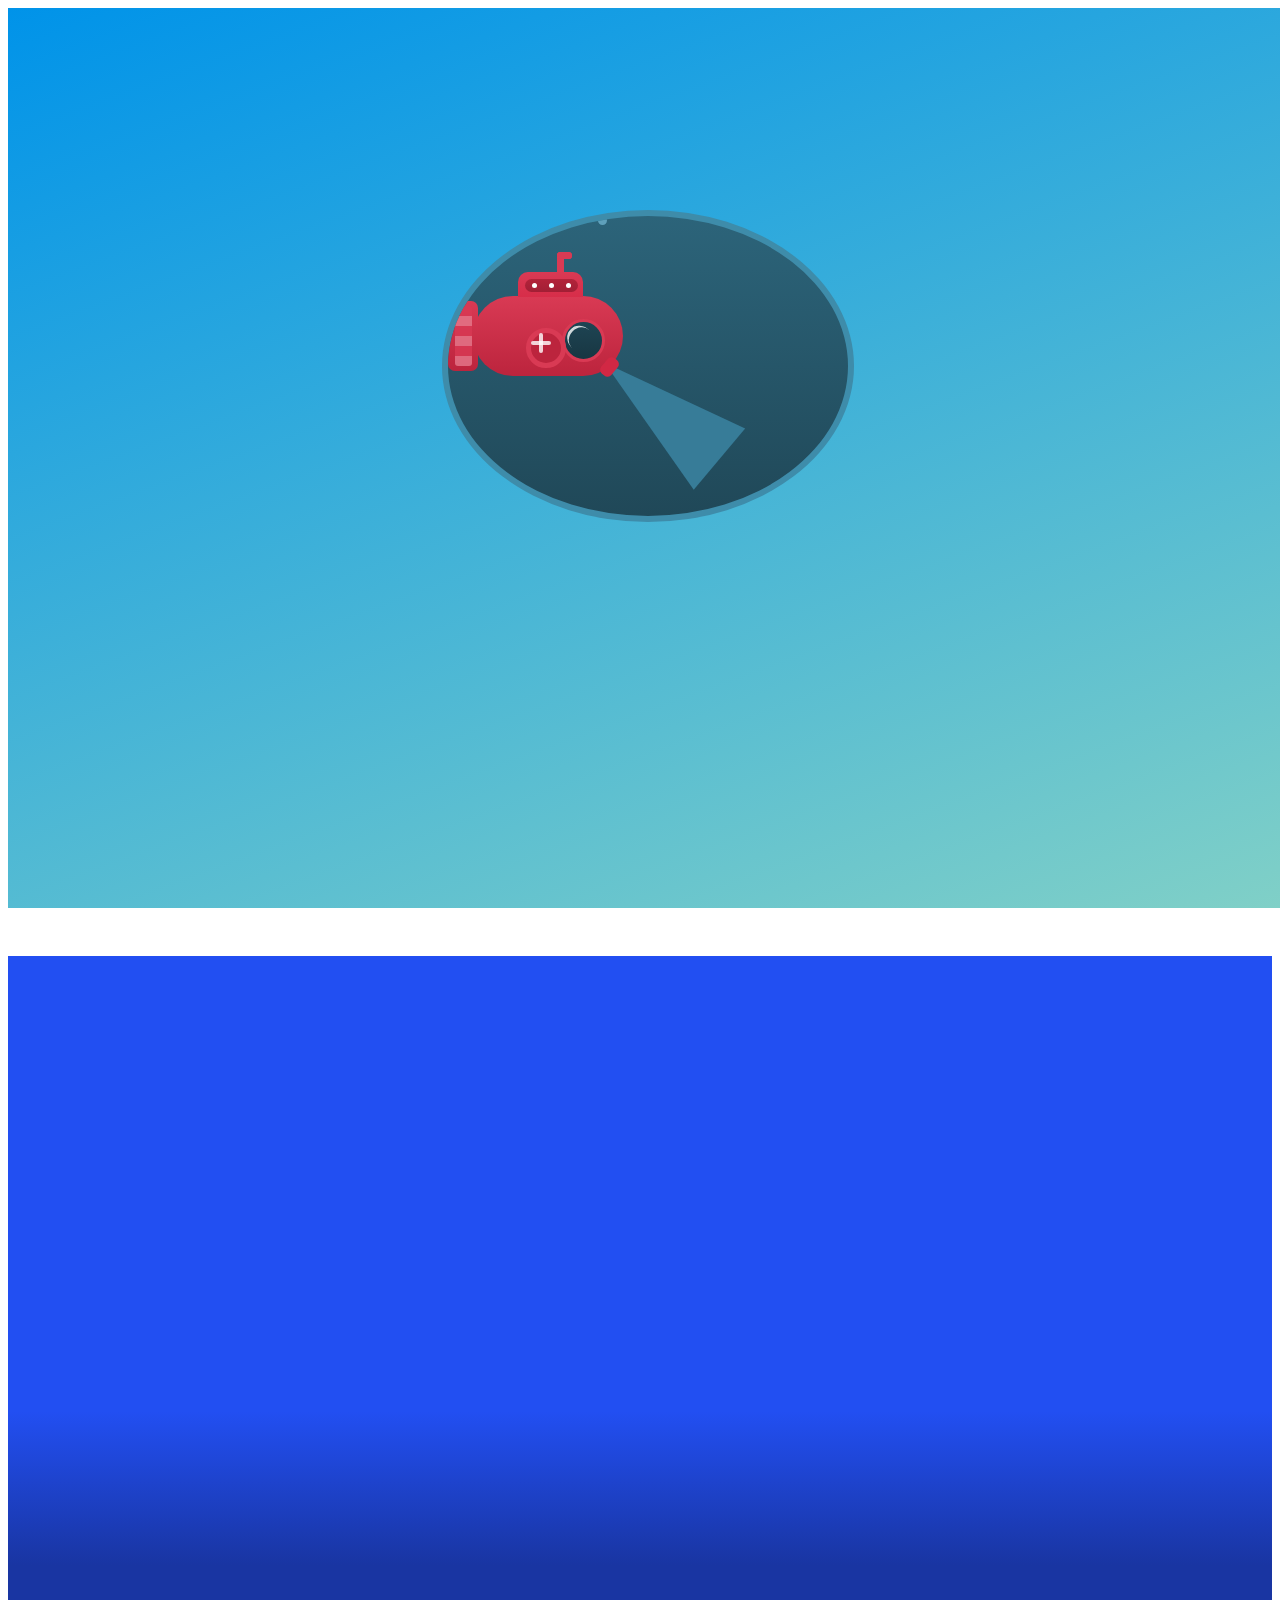
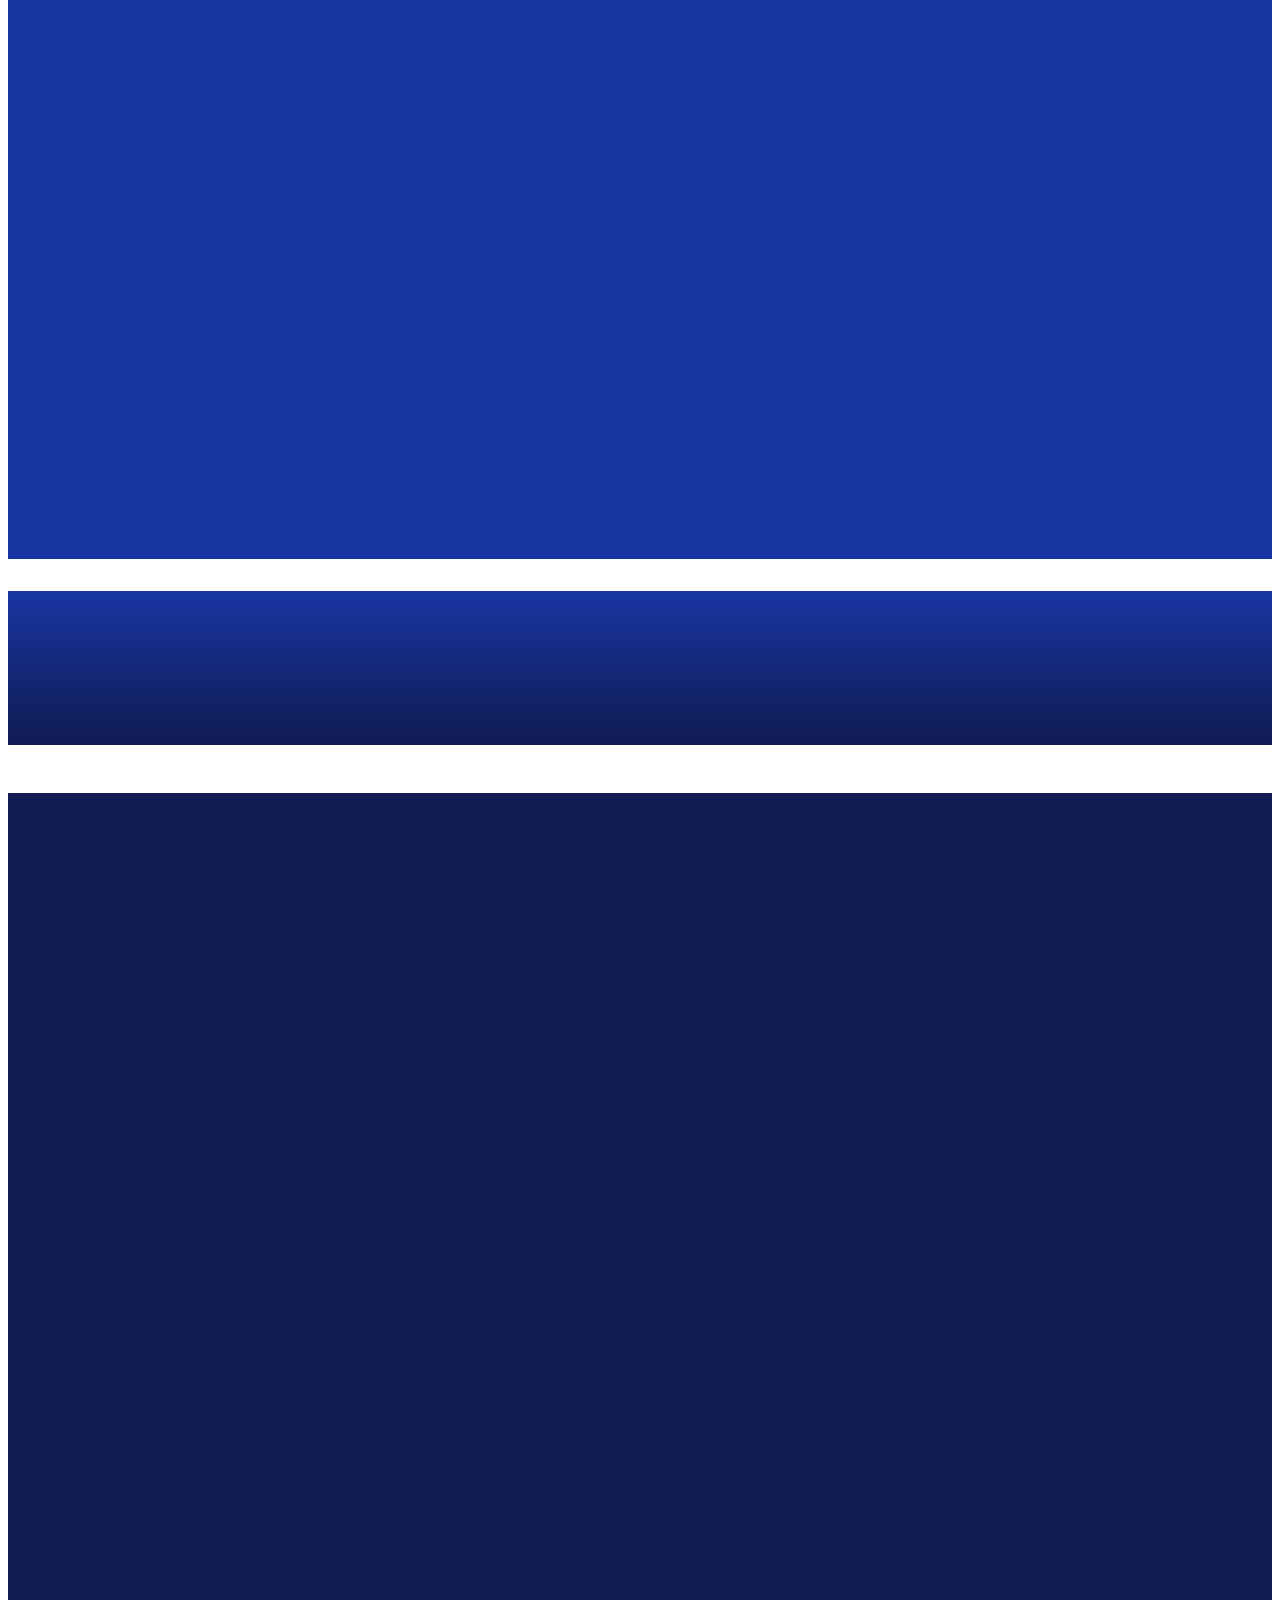
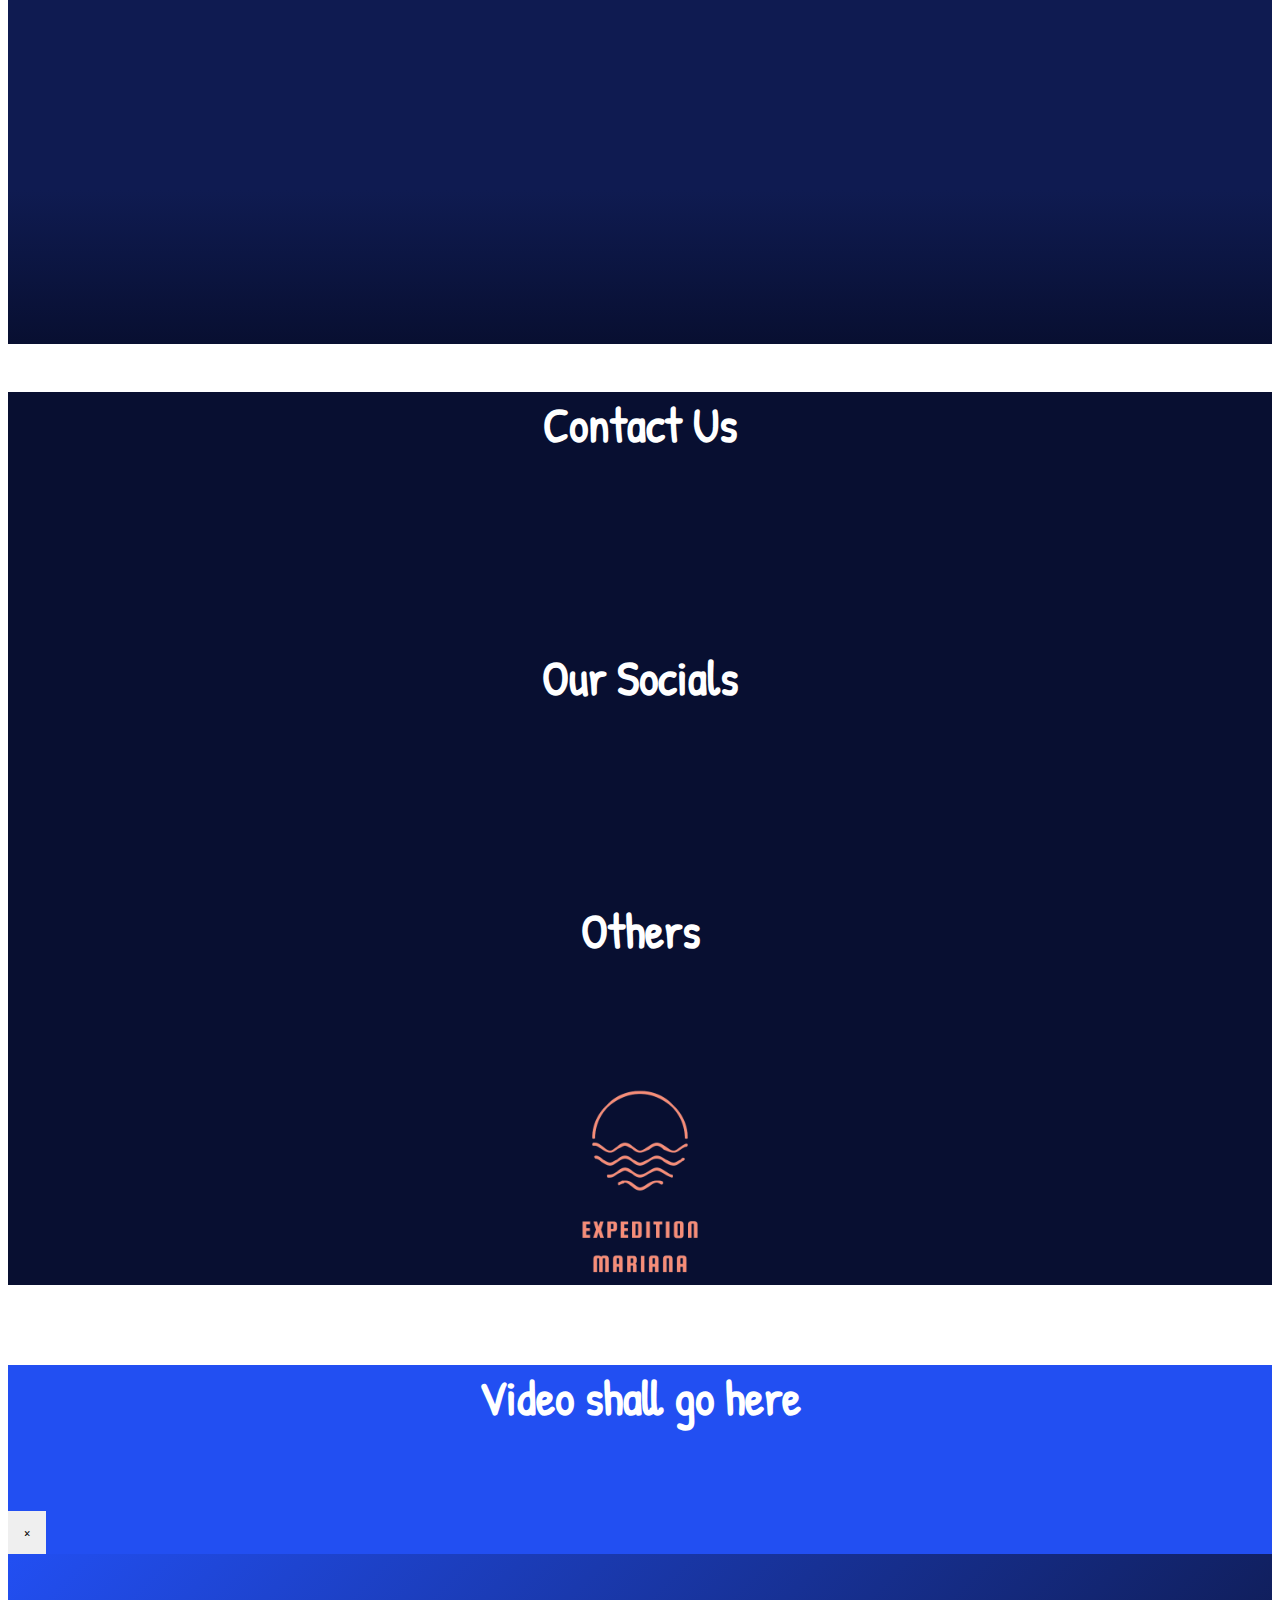
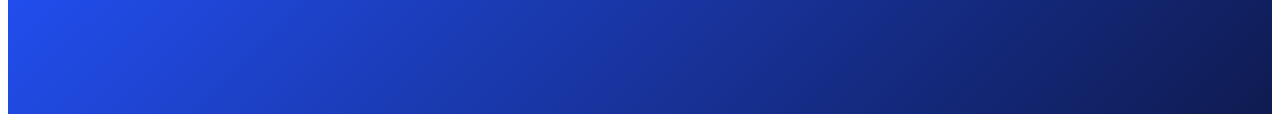
==== commit 5f15cd71: "Yes" ====
--- a/Info.html
+++ b/Info.html
@@ -6,7 +6,32 @@
 <link rel="stylesheet" href="styles.css">
 <script defer src="script.js"></script>
 <link href="https://cdn.jsdelivr.net/npm/bootstrap@5.3.0-alpha1/dist/css/bootstrap.min.css" rel="stylesheet" integrity="sha384-GLhlTQ8iRABdZLl6O3oVMWSktQOp6b7In1Zl3/Jr59b6EGGoI1aFkw7cmDA6j6gD" crossorigin="anonymous">
+<script src="https://cdn.jsdelivr.net/npm/bootstrap@5.3.0-alpha1/dist/js/bootstrap.bundle.min.js" integrity="sha384-w76AqPfDkMBDXo30jS1Sgez6pr3x5MlQ1ZAGC+nuZB+EYdgRZgiwxhTBTkF7CXvN" crossorigin="anonymous"></script>
+<script src="https://kit.fontawesome.com/e8b3e939ce.js" crossorigin="anonymous"></script>
 <body>
+  <div id="preloader">
+    <div class="sea">
+      <div class="circle-wrapper">
+          <div class="bubble"></div>
+          <div class="submarine-wrapper">
+              <div class="submarine-body">
+                  <div class="window"></div>
+                  <div class="engine"></div>
+                  <div class="light"></div>
+              </div>
+              <div class="helix"></div>
+              <div class="hat">
+                <div class="leds-wrapper">
+                    <div class="periscope"></div>
+                    <div class="leds"></div>
+                </div>
+              </div>
+          </div>
+      </div>
+    </div>
+    </div>
+  <div id="progressbar"></div>
+  <div id="scrollPath"></div>
   <section class="title-screen-bk">
   <nav class="nav1">
     <div class="container">
@@ -23,8 +48,8 @@
         </div>
         <div class="d-none d-md-block col-md-4 col-lg-3">
           <div class="centered">
-            <button class="red">sign up</button>
-            <button>Watch Video</button>
+            <button class="red rounded grow">Sign Up</button>
+            <button class="rounded grow" type="button" data-bs-toggle="modal" data-bs-target="#exampleModalCenter">Watch Video</button>
           </div>
         </div>
       </div>
@@ -38,15 +63,15 @@
       </div>
       </div>
       <div class="row">
-        <div class="col-1 col-sm-2 col-md-3 col-lg-4">
-        </div>
-        <div class="col-5 col-sm-4 col-md-3 col-lg-2 centered title-buttons hidden">
-          <button class="red">Sign Up</button>
-        </div>
-        <div class="col-6 col-md-3 col-lg-2 centered title-buttons hidden">
-          <button>Watch Video</button>
-        </div>
-        <div class="col-md-3 col-lg-4">
+        <div class="col-1 col-sm-2 col-md-3 col-lg-3 col-xl-4">
+        </div>
+        <div class="col-5 col-sm-4 col-md-3 col-lg-3 col-xl-2 centered title-buttons hidden">
+          <button class="red rounded grow">Sign Up</button>
+        </div>
+        <div class="col-6 col-md-3 col-lg-3 col-xl-2 centered title-buttons hidden">
+          <button class="rounded grow" type="button" data-bs-toggle="modal" data-bs-target="#exampleModalCenter">Watch Video</button>
+        </div>
+        <div class="col-md-3 col-lg-3 col-xl-4">
         </div>
       </div>
     </div>
@@ -152,24 +177,24 @@
         <div class="col-3">
           <h3>Contact Us</h3><br>
           <ul>
-            <li class="hidden"><a href="#">(731)616-0706</a></li>
-            <li class="hidden"><a href="#">(731)803-6897</a></li>
-            <li class="hidden"><a href="#">(731)298-1218</a></li>
+            <li class="hidden"><a href="#"><i class="fa-solid fa-phone"></i> (731)616-0706</a></li>
+            <li class="hidden"><a href="#"><i class="fa-solid fa-phone"></i> (731)803-6897</a></li>
+            <li class="hidden"><a href="#"><i class="fa-solid fa-phone"></i> (731)298-1218</a></li>
           </ul>
         </div>
         <div class="col-3">
           <h3>Our Socials</h3><br>
           <ul>
-            <li class="hidden"><a href="#">Youtube</a></li>
-            <li class="hidden"><a href="#">Instagram</a></li>
-            <li class="hidden"><a href="#">Twitter</a></li>
+            <li class="hidden"><a href="#"><i class="fa-brands fa-youtube"></i> Youtube</a></li>
+            <li class="hidden"><a href="#"><i class="fa-brands fa-instagram"></i> Instagram</a></li>
+            <li class="hidden"><a href="#"><i class="fa-brands fa-twitter"></i> Twitter</a></li>
           </ul>
         </div>
         <div class="col-3">
           <h3>Others</h3><br>
           <ul>
-            <li class="hidden"><a href="#">About us Video</a></li>
-            <li class="hidden"><a href="#">About the Mariana Trench</a></li>
+            <li class="hidden"><a href="#" type="button" data-bs-toggle="modal" data-bs-target="#exampleModalCenter"><i class="fa-solid fa-video"></i> About us Video</a></li>
+            <li class="hidden"><a href="#"><i class="fa-solid fa-question"></i> About the Mariana Trench</a></li>
           </ul>
         </div>
         <div class="col-3">
@@ -179,4 +204,21 @@
     </div>
   </footer>
 </body>
+<!-- Modal -->
+<div class="modal fade" id="exampleModalCenter" tabindex="-1" role="dialog" aria-labelledby="exampleModalCenterTitle" aria-hidden="true">
+  <div class="modal-dialog modal-dialog-centered" role="document">
+    <div class="modal-content">
+      <div class="modal-header">
+        <h5 class="modal-title" id="exampleModalLongTitle">Video shall go here</h5>
+        <button type="button" class="close" data-bs-dismiss="modal" aria-label="Close">
+          <span aria-hidden="true">&times;</span>
+        </button>
+      </div>
+      <div class="modal-body">
+        <video></video>
+      </div>
+    </div>
+  </div>
+</div>
+<!-- End Modal -->
 </html>--- a/styles.css
+++ b/styles.css
@@ -1,11 +1,11 @@
-@import url('https://fonts.googleapis.com/css2?family=Berkshire+Swash&display=swap');
-@import url('https://fonts.googleapis.com/css2?family=Patrick+Hand&display=swap');
-*{
-    font-family: 'Patrick Hand', cursive;
-    z-index: 2;
-}
-
-body::before {
+@import url("https://fonts.googleapis.com/css2?family=Berkshire+Swash&display=swap");
+@import url("https://fonts.googleapis.com/css2?family=Patrick+Hand&display=swap");
+* {
+  font-family: "Patrick Hand", cursive;
+  z-index: 2;
+}
+
+/*body::before {
     content: "XS";
     color: red;
     font-size: 2rem;
@@ -14,538 +14,1063 @@
     top: 0;
     right: 0;
   }
-  
+
   @media (min-width: 576px) {
     body::before {
       content: "SM";
     }
   }
-  
+
   @media (min-width: 768px) {
     body::before {
       content: "MD";
     }
   }
-  
+
   @media (min-width: 992px) {
     body::before {
       content: "LG";
     }
   }
-  
+
   @media (min-width: 1200px) {
     body::before {
       content: "XL";
     }
   }
-  
+
   @media (min-width: 1400px) {
     body::before {
       content: "XXL";
     }
   }
-
-.title-screen-bk{
+*/
+.title-screen-bk {
+  background-image: url(img/sea_background_LG.png);
+  background-size: cover;
+  background-repeat: no-repeat;
+  z-index: 3;
+  height: 100vh;
+}
+
+@media (min-width: 992px) {
+  .title-screen-bk {
     background-image: url(img/sea_background_LG.png);
-    background-size: cover;
-    background-repeat: no-repeat;
-    z-index: 3;
-    height: 100vh;
-}
-
-@media(min-width:992px){
-    .title-screen-bk{
-        background-image: url(img/sea_background_LG.png);
-    }
-}
-
-@media(min-width:1200px){
-    .title-screen-bk{
-        background-image: url(img/sea_background_XXL.png);
-    }
-}
-
-nav{
-    margin-bottom: 1rem;
-}
-
-nav ul{
-    list-style-type: none;
-    text-align: center;
-    font-size: 1rem;
-}
-
-nav a{
-    display: inline-block;
-    text-align: center;
-    padding: 3rem 1.4rem;
-    text-decoration: none;
+  }
+}
+@media (min-width: 1200px) {
+  .title-screen-bk {
+    background-image: url(img/sea_background_XXL.png);
+  }
+}
+nav {
+  margin-bottom: 1rem;
+}
+
+nav ul {
+  list-style-type: none;
+  text-align: center;
+  font-size: 1rem;
+}
+
+nav a {
+  display: inline-block;
+  text-align: center;
+  padding: 3rem 1.4rem;
+  text-decoration: none;
+  font-size: 2rem;
+  color: white;
+}
+
+@media (min-width: 992px) {
+  nav a {
+    padding: 3rem 2rem;
     font-size: 2rem;
-    color: white;
-}
-
-@media(min-width: 992px) {
-
-    nav a{
-        padding: 3rem 2rem;
-        font-size: 2rem;
-    }
-}
-
-@media(min-width: 1200px) {
-
-    nav a{
-        padding: 3rem 4rem;
-        font-size: 2rem;
-    }
-}
-
-nav li{
-    display: inline;
-}
-
-nav img{
-    margin: -3rem -7rem; 
+  }
+}
+@media (min-width: 1200px) {
+  nav a {
+    padding: 3rem 4rem;
+    font-size: 2rem;
+  }
+}
+nav li {
+  display: inline;
+}
+
+nav img {
+  margin: -3rem -7rem;
+  height: 200px;
+}
+
+@media (min-width: 768px) {
+  nav img {
+    margin: -3rem -7rem;
     height: 200px;
-}
-
-@media(min-width: 768px){
-
-    nav img{
-        margin: -3rem -7rem; 
-        height: 200px;
-    }
-
-}
-
-@media(min-width: 992px){
-
-    nav img{
-        margin: -3rem -3rem;
-        height: 200px;
-    }
-
-}
-
-button{
-    border:none;
-    color: black;
-    padding: .8rem .8rem;
-    text-align: center;
-    display: inline-block;
-    transition-duration: 0.4s;
-    cursor: pointer;
-}
-
-@media(min-width: 992px) {
-
-    button{
-        padding: .8rem .8rem;
-    }
-}
-
-@media(min-width: 1200px) {
-
-    button{
-        padding: .8rem 1rem;
-    }
-}
-
+  }
+}
+@media (min-width: 992px) {
+  nav img {
+    margin: -3rem -3rem;
+    height: 200px;
+  }
+}
+button {
+  border: none;
+  color: black;
+  padding: 0.8rem 0.7rem;
+  text-align: center;
+  display: inline-block;
+  transition-duration: 0.4s;
+  cursor: pointer;
+}
+
+@media (min-width: 992px) {
+  button {
+    padding: 0.8rem 0.7rem;
+  }
+}
+@media (min-width: 1200px) {
+  button {
+    padding: 0.8rem 1rem;
+  }
+}
+/*
 button:hover{
-    background-color: lightcoral;
-}
-
-.red{
-    background-color: #F78D78;
-}
-
-.centered{
-    margin-top: 3rem;
-    font-size: 1.4rem;
-}
-
-.title-buttons button{
-    align-items:center ;
-    padding: .75rem 1.1rem;
-    font-size: 1.75rem;
-    margin: 1rem -1px;
-}
-
-
-@media(min-width: 992px) {
-
-    .title-buttons button{
-        padding: .75rem .4rem;
-    }
-}
-
-@media(min-width: 1200px) {
-
-    .title-buttons button{
-        padding: .75rem 1rem;
-    }
-}
-
-@media(min-width: 1400px) {
-
-    .title-buttons button{
-        padding: .75rem 2rem;
-    }
-}
-
-.title-text h1,p{
-    text-align: center;
-    color: white;
-}
-
-.title-text h1{
-    font-size: 5rem;
-    font-family: 'Berkshire Swash', cursive;
+
+}
+*/
+.red {
+  background: rgb(244, 145, 125);
+  background: linear-gradient(135deg, rgb(244, 145, 125) 0%, rgb(247, 141, 120) 100%);
+}
+
+.centered {
+  margin-top: 3rem;
+  font-size: 1.4rem;
+}
+
+.title-buttons button {
+  align-items: center;
+  padding: 0.75rem 1.1rem;
+  font-size: 1.75rem;
+  margin: 1rem -1px;
+}
+
+@media (min-width: 992px) {
+  .title-buttons button {
+    padding: 0.75rem 1.5rem;
+  }
+}
+@media (min-width: 1200px) {
+  .title-buttons button {
+    padding: 0.75rem 1rem;
+  }
+}
+@media (min-width: 1400px) {
+  .title-buttons button {
+    padding: 0.75rem 2rem;
+  }
+}
+.title-text h1, p {
+  text-align: center;
+  color: white;
+}
+
+.title-text h1 {
+  font-size: 5rem;
+  font-family: "Berkshire Swash", cursive;
+  padding-top: 0rem;
+}
+
+@media (min-width: 768px) {
+  .title-text h1 {
     padding-top: 0rem;
-}
-
-@media (min-width: 768px){
-    .title-text h1{
-        padding-top: 0rem;
-        font-size: 8rem;
-    }
-}
-
-@media (min-width: 1200px){
-    .title-text h1{
-        padding-top: 12rem;
-    }
-}
-
-.title-text p{
+    font-size: 8rem;
+  }
+}
+@media (min-width: 1200px) {
+  .title-text h1 {
+    padding-top: 12rem;
+  }
+}
+.title-text p {
+  font-size: 2rem;
+}
+
+@media (min-width: 768px) {
+  .title-text p {
+    font-size: 3rem;
+  }
+  .title-text .info-para-text {
     font-size: 2rem;
-}
-
-@media (min-width: 768px){
-
-    .title-text p{
-        font-size: 3rem;
-    }
-    
-    .title-text .info-para-text{
-        font-size: 2rem;
-    }
-}
-
-.first-body{
-    background-color: #224FF2;
-}
-
-.first-body h2{
-    color: white;
-    font-size: 4.5rem;
-    font-family: 'Berkshire Swash', cursive;
-    text-align: center;
-    margin-top: 3rem;
-}
-
-.first-body p{
-    font-size: 2rem;
-}
-
-.graph-first-para img{
-    height: 80%;
-    margin-top: 5rem;
-    
-}
-
-.graph-first-para2 img{
-    margin-left: 7rem;
-}
-
-.grad-1{
-    background: rgb(25,53,162);
-    background: linear-gradient(0deg, rgba(25,53,162,1) 0%, rgba(34,79,242,1) 100%);
-}
-
-.grad-1 p{
-    margin: 0;
-}
-
-.second-body{
-    background-color: #1935A2;
-}
-
-.second-body h2{
-    color: white;
-    font-size: 4.5rem;
-    font-family: 'Berkshire Swash', cursive;
-    text-align: center;
-    margin-top: 3rem;
-}
-
-.second-body p{
-    font-size: 2rem;
-}
-
-.graph-second-para img{
-    margin-top: 10rem;
-    margin-left: 10rem;
-}
-
-.graph-second-para2 img{
-    margin-right: 0rem;
-    margin-left: 3rem;
-}
-
-.grad-2{
-    background: rgb(15,27,81);
-    background: linear-gradient(0deg, rgba(15,27,81,1) 0%, rgba(25,53,162,1) 100%);
-}
-
-.grad-2 p{
-    margin: 0;
-}
-
-.third-body{
-    background-color: #0f1b51;
-}
-
-.third-body h2{
-    color: white;
-    font-size: 4.5rem;
-    font-family: 'Berkshire Swash', cursive;
-    text-align: center;
-    margin-top: 3rem;
-}
-
-.third-body p{
-    font-size: 2rem;
-}
-
-.third-body a{
-    color: #F78D78;
-    text-decoration: none;
-}
-
-.graph-third-para img{
-    margin-top: 10rem;
-}
-
-.graph-third-para2 img{
-    margin-left: 8rem;
-    margin-top: 6rem;
-}
-
-.grad-3{
-    background: rgb(15,27,81);
-    background: linear-gradient(180deg, rgba(15,27,81,1) 0%, rgba(8,15,49,1) 100%);
-}
-
-.grad-3 p{
-    margin: 0;
-}
-
-footer{
-    background-color: #080F31;
-    color: white;
-}
-
-footer h3{
-    font-size: 48px;
-    margin-bottom: 0px;
-}
-
-footer ul{
-    list-style-type: none;
-}
-
-footer a{
-    text-decoration: none;
-    color: white;
-    font-size: 25px;
-}
-
-footer img{
-    display: block;
-    margin-left: auto;
-    margin-right: auto;
-}
-
-footer a:hover{
-    color: silver;
-}
-
-.first-body-shop{
-    padding-top: 4rem;
-}
-
-.first-body-shop img{
-    height: 10rem;
-}
-
-.first-body-shop .platinum-img img{
-    height: 10rem;
-}
-
-.first-body-shop a{
-    text-decoration: none;
-    color: #F78D78;
-}
-
-.card1,.card2,.card3,.card4{
-    background: rgb(34,79,242);
-    background: linear-gradient(135deg, rgba(34,79,242,1) 0%, rgba(15,27,81,1) 100%);
-    box-shadow: 0px 0px 50px #080F31;
-    margin: 1rem;
-}
-
-.card1 img{
-    margin-right: auto;
-    margin-left: auto;
-    display: block;
-}
-
-.card2 img{
-    margin-right: auto;
-    margin-left: auto;
-    display: block;
-    padding: .5rem;
-}
-
-.card3 img{
-    margin-right: auto;
-    margin-left: auto;
-    display: block;
-    padding: .5rem;
-}
-
-.card4 img{
-    margin-right: auto;
-    margin-left: auto;
-    display: block;
-    padding: .5rem;
-}
-
-.card1 p{
-    color: white;
-    list-style-type: none;
-    text-align: center;
+  }
+}
+.first-body {
+  background-color: #224FF2;
+}
+
+.first-body h2 {
+  color: white;
+  font-size: 4.5rem;
+  font-family: "Berkshire Swash", cursive;
+  text-align: center;
+  margin-top: 3rem;
+}
+
+.first-body p {
+  font-size: 2rem;
+}
+
+.graph-first-para img {
+  height: 80%;
+  margin-top: 5rem;
+}
+
+.graph-first-para2 img {
+  margin-left: 7rem;
+}
+
+.grad-1 {
+  background: rgb(25, 53, 162);
+  background: linear-gradient(0deg, rgb(25, 53, 162) 0%, rgb(34, 79, 242) 100%);
+}
+
+.grad-1 p {
+  margin: 0;
+}
+
+.second-body {
+  background-color: #1935A2;
+}
+
+.second-body h2 {
+  color: white;
+  font-size: 4.5rem;
+  font-family: "Berkshire Swash", cursive;
+  text-align: center;
+  margin-top: 3rem;
+}
+
+.second-body p {
+  font-size: 2rem;
+}
+
+.graph-second-para img {
+  margin-top: 10rem;
+  margin-left: 10rem;
+}
+
+.graph-second-para2 img {
+  margin-right: 0rem;
+  margin-left: 3rem;
+}
+
+.grad-2 {
+  background: rgb(15, 27, 81);
+  background: linear-gradient(0deg, rgb(15, 27, 81) 0%, rgb(25, 53, 162) 100%);
+}
+
+.grad-2 p {
+  margin: 0;
+}
+
+.third-body {
+  background-color: #0f1b51;
+}
+
+.third-body h2 {
+  color: white;
+  font-size: 4.5rem;
+  font-family: "Berkshire Swash", cursive;
+  text-align: center;
+  margin-top: 3rem;
+}
+
+.third-body p {
+  font-size: 2rem;
+}
+
+.third-body a {
+  color: #F78D78;
+  text-decoration: none;
+}
+
+.graph-third-para img {
+  margin-top: 10rem;
+}
+
+.graph-third-para2 img {
+  margin-left: 8rem;
+  margin-top: 6rem;
+}
+
+.grad-3 {
+  background: rgb(15, 27, 81);
+  background: linear-gradient(180deg, rgb(15, 27, 81) 0%, rgb(8, 15, 49) 100%);
+}
+
+.grad-3 p {
+  margin: 0;
+}
+
+footer {
+  background-color: #080F31;
+  color: white;
+}
+
+footer h3 {
+  font-size: 48px;
+  margin-bottom: 0px;
+  text-align: center;
+}
+
+footer ul {
+  list-style-type: none;
+  text-align: center;
+}
+
+footer a {
+  text-decoration: none;
+  color: white;
+  font-size: 25px;
+}
+
+footer img {
+  display: block;
+  margin-left: auto;
+  margin-right: auto;
+}
+
+footer a:hover {
+  color: silver;
+}
+
+.first-body-shop {
+  padding-top: 4rem;
+}
+
+.first-body-shop img {
+  height: 10rem;
+}
+
+.first-body-shop .platinum-img img {
+  height: 10rem;
+}
+
+.first-body-shop a {
+  text-decoration: none;
+  color: #F78D78;
+}
+
+.first-body-shop a:hover {
+  color: #b86959;
+}
+
+.card1, .card2, .card3, .card4 {
+  background: rgb(34, 79, 242);
+  background: linear-gradient(135deg, rgb(34, 79, 242) 0%, rgb(15, 27, 81) 100%);
+  box-shadow: 0px 0px 50px #080F31;
+  margin: 1.5rem;
+}
+
+.card1 img {
+  margin-right: auto;
+  margin-left: auto;
+  display: block;
+}
+
+.card2 img {
+  margin-right: auto;
+  margin-left: auto;
+  display: block;
+  padding: 0.5rem;
+}
+
+.card3 img {
+  margin-right: auto;
+  margin-left: auto;
+  display: block;
+  padding: 0.5rem;
+}
+
+.card4 img {
+  margin-right: auto;
+  margin-left: auto;
+  display: block;
+  padding: 0.5rem;
 }
 
 .wrapper div {
-    height: 60px;
-    width: 60px;
-    border: 2px solid rgba(255, 255, 255, 0.7);
-    border-radius: 50px;
-    position:fixed;
-    top: 10%;
-    left: 10%;
-    animation: 4s linear infinite;
-    z-index: 0;
-  }
-
-  div .dot {
-    height: 10px;
-    width: 10px;
-    border-radius: 50px;
-    background: rgba(255, 255, 255, 0.5);
-    position: fixed;
-    top: 20%;
-    right: 20%;
-  }
-  .wrapper div:nth-child(1) {
-    top: 20%;
-    left: 20%;
-    animation: animate 8s linear infinite;
-  }
-  .wrapper div:nth-child(2) {
-    top: 60%;
-    left: 80%;
-    animation: animate 10s linear infinite;
-  }
-  .wrapper div:nth-child(3) {
-    top: 40%;
-    left: 40%;
-    animation: animate 3s linear infinite;
-  }
-  .wrapper div:nth-child(4) {
-    top: 66%;
-    left: 30%;
-    animation: animate 7s linear infinite;
-  }
-  .wrapper div:nth-child(5) {
-    top: 90%;
-    left: 10%;
-    animation: animate 9s linear infinite;
-  }
-  .wrapper div:nth-child(6) {
-    top: 30%;
-    left: 60%;
-    animation: animate 5s linear infinite;
-  }
-  .wrapper div:nth-child(7) {
-    top: 70%;
-    left: 20%;
-    animation: animate 8s linear infinite;
-  }
-  .wrapper div:nth-child(8) {
-    top: 75%;
-    left: 60%;
-    animation: animate 10s linear infinite;
-  }
-  .wrapper div:nth-child(9) {
-    top: 50%;
-    left: 50%;
-    animation: animate 6s linear infinite;
-  }
-  .wrapper div:nth-child(10) {
-    top: 45%;
-    left: 20%;
-    animation: animate 10s linear infinite;
-  }
-  .wrapper div:nth-child(11) {
-    top: 10%;
-    left: 90%;
-    animation: animate 9s linear infinite;
-  }
-  .wrapper div:nth-child(12) {
-    top: 20%;
-    left: 70%;
-    animation: animate 7s linear infinite;
-  }
-  .wrapper div:nth-child(13) {
-    top: 20%;
-    left: 20%;
-    animation: animate 8s linear infinite;
-  }
-  .wrapper div:nth-child(14) {
-    top: 60%;
-    left: 5%;
-    animation: animate 6s linear infinite;
-  }
-  .wrapper div:nth-child(15) {
-    top: 90%;
-    left: 80%;
-    animation: animate 9s linear infinite;
-  }
-  @keyframes animate {
-    0% {
-      transform: scale(0) translateY(0px) rotate(70deg);
-    }
-    100% {
-      transform: scale(0.5) translateY(-1000px) rotate(360deg);
-    }
-  }
-
+  height: 60px;
+  width: 60px;
+  border: 2px solid rgba(255, 255, 255, 0.7);
+  border-radius: 50px;
+  position: fixed;
+  top: 10%;
+  left: 10%;
+  -webkit-animation: 4s linear infinite;
+          animation: 4s linear infinite;
+  z-index: 0;
+}
+
+div .dot {
+  height: 10px;
+  width: 10px;
+  border-radius: 50px;
+  background: rgba(255, 255, 255, 0.5);
+  position: fixed;
+  top: 20%;
+  right: 20%;
+}
+
+.wrapper div:nth-child(1) {
+  top: 20%;
+  left: 20%;
+  -webkit-animation: animate 8s linear infinite;
+          animation: animate 8s linear infinite;
+}
+
+.wrapper div:nth-child(2) {
+  top: 60%;
+  left: 80%;
+  -webkit-animation: animate 10s linear infinite;
+          animation: animate 10s linear infinite;
+}
+
+.wrapper div:nth-child(3) {
+  top: 40%;
+  left: 40%;
+  -webkit-animation: animate 3s linear infinite;
+          animation: animate 3s linear infinite;
+}
+
+.wrapper div:nth-child(4) {
+  top: 66%;
+  left: 30%;
+  -webkit-animation: animate 7s linear infinite;
+          animation: animate 7s linear infinite;
+}
+
+.wrapper div:nth-child(5) {
+  top: 90%;
+  left: 10%;
+  -webkit-animation: animate 9s linear infinite;
+          animation: animate 9s linear infinite;
+}
+
+.wrapper div:nth-child(6) {
+  top: 30%;
+  left: 60%;
+  -webkit-animation: animate 5s linear infinite;
+          animation: animate 5s linear infinite;
+}
+
+.wrapper div:nth-child(7) {
+  top: 70%;
+  left: 20%;
+  -webkit-animation: animate 8s linear infinite;
+          animation: animate 8s linear infinite;
+}
+
+.wrapper div:nth-child(8) {
+  top: 75%;
+  left: 60%;
+  -webkit-animation: animate 10s linear infinite;
+          animation: animate 10s linear infinite;
+}
+
+.wrapper div:nth-child(9) {
+  top: 50%;
+  left: 50%;
+  -webkit-animation: animate 6s linear infinite;
+          animation: animate 6s linear infinite;
+}
+
+.wrapper div:nth-child(10) {
+  top: 45%;
+  left: 20%;
+  -webkit-animation: animate 10s linear infinite;
+          animation: animate 10s linear infinite;
+}
+
+.wrapper div:nth-child(11) {
+  top: 10%;
+  left: 90%;
+  -webkit-animation: animate 9s linear infinite;
+          animation: animate 9s linear infinite;
+}
+
+.wrapper div:nth-child(12) {
+  top: 20%;
+  left: 70%;
+  -webkit-animation: animate 7s linear infinite;
+          animation: animate 7s linear infinite;
+}
+
+.wrapper div:nth-child(13) {
+  top: 20%;
+  left: 20%;
+  -webkit-animation: animate 8s linear infinite;
+          animation: animate 8s linear infinite;
+}
+
+.wrapper div:nth-child(14) {
+  top: 60%;
+  left: 5%;
+  -webkit-animation: animate 6s linear infinite;
+          animation: animate 6s linear infinite;
+}
+
+.wrapper div:nth-child(15) {
+  top: 90%;
+  left: 80%;
+  -webkit-animation: animate 9s linear infinite;
+          animation: animate 9s linear infinite;
+}
+
+@-webkit-keyframes animate {
+  0% {
+    transform: scale(0) translateY(0px) rotate(70deg);
+  }
+  100% {
+    transform: scale(0.5) translateY(-1000px) rotate(360deg);
+  }
+}
+
+@keyframes animate {
+  0% {
+    transform: scale(0) translateY(0px) rotate(70deg);
+  }
+  100% {
+    transform: scale(0.5) translateY(-1000px) rotate(360deg);
+  }
+}
 .hidden {
-    opacity: 0;
-    transition: all 1s;
-    filter: blur(5px);
-    transform: translateY(20%);
+  opacity: 0;
+  transition: all 1s;
+  filter: blur(5px);
+  transform: translateY(20%);
 }
 
 .show {
-    opacity: 1;
-    filter: blur(0);
-    transform: translateY(0);
-}
-
-#bubble{
-    opacity: 0;
+  opacity: 1;
+  filter: blur(0);
+  transform: translateY(0);
+}
+
+#bubble {
+  opacity: 0;
+}
+
+.modal-header-color {
+  background: rgb(130, 65, 30);
+  background: linear-gradient(315deg, rgb(130, 65, 30) 0%, rgb(248, 189, 122) 100%);
+}
+
+.modal-header-color2 {
+  background: rgb(188, 196, 196);
+  background: linear-gradient(135deg, rgb(188, 196, 196) 0%, rgb(94, 94, 94) 100%);
+}
+
+.modal-header-color3 {
+  background: rgb(246, 190, 15);
+  background: linear-gradient(135deg, rgb(246, 190, 15) 0%, rgb(147, 112, 16) 100%);
+}
+
+.modal-header-color4 {
+  background: rgb(131, 182, 205);
+  background: linear-gradient(135deg, rgb(131, 182, 205) 0%, rgb(144, 144, 145) 100%);
+}
+
+.modal-header h5 {
+  font-size: 3rem;
+  text-align: center;
+  color: white;
+}
+
+.modal-header img {
+  align-items: center;
+  height: 6rem;
+}
+
+.modal-body {
+  text-align: center;
+  font-size: 2rem;
+  background: rgb(34, 79, 242);
+  background: linear-gradient(135deg, rgb(34, 79, 242) 0%, rgb(15, 27, 81) 100%);
+}
+
+.modal-body p {
+  color: white;
+}
+
+.modal-content {
+  background: rgb(34, 79, 242);
+}
+
+.grow {
+  transition: all 0.2s ease-in-out;
+}
+
+.grow:hover {
+  transform: scale(1.05);
+}
+
+::-webkit-scrollbar {
+  width: 0;
+}
+
+#scrollpath {
+  position: fixed;
+  top: 0;
+  right: 0;
+  width: 10px;
+  height: 100%;
+  background: rgba(247, 141, 120, 0.4);
+}
+
+#progressbar {
+  position: fixed;
+  top: 0;
+  right: 0;
+  width: 10px;
+  background: linear-gradient(to top, white, #f5e0d5);
+}
+
+#progressbar:before {
+  position: absolute;
+  content: "";
+  top: 0;
+  left: 0;
+  width: 100%;
+  height: 100%;
+  background: linear-gradient(to top, white, #f5e0d5);
+  filter: blur(10px);
+}
+
+#progressbar::after {
+  position: absolute;
+  content: "";
+  top: 0;
+  left: 0;
+  width: 100%;
+  height: 100%;
+  background: linear-gradient(to top, white, #f5e0d5);
+  filter: blur(30px);
+}
+
+.sea {
+  margin: 15% auto 0 auto;
+  overflow: hidden;
+}
+.sea .bubble {
+  position: absolute;
+  width: 7px;
+  height: 7px;
+  border-radius: 50%;
+  background-color: #6bafca;
+  opacity: 0.9;
+  -webkit-animation: bubble1-h-movement 1s ease-in infinite, bubble1-v-movement 300ms ease-in-out infinite alternate, bubble-scale-movement 300ms ease-in-out infinite alternate;
+          animation: bubble1-h-movement 1s ease-in infinite, bubble1-v-movement 300ms ease-in-out infinite alternate, bubble-scale-movement 300ms ease-in-out infinite alternate;
+}
+.sea .bubble:after {
+  position: absolute;
+  content: "";
+  width: 7px;
+  height: 7px;
+  border-radius: 50%;
+  background-color: #6bafca;
+  opacity: 0.9;
+}
+.sea .bubble:after {
+  top: -20;
+  left: 100px;
+  width: 9px;
+  height: 9px;
+}
+.sea .circle-wrapper {
+  position: relative;
+  background: linear-gradient(#2c647a, #204858);
+  width: 300px;
+  height: 300px;
+  margin: 10px auto 0 auto;
+  overflow: hidden;
+  z-index: 0;
+  border-radius: 50%;
+  padding: 0 50px 0 50px;
+  border: 6px solid #3e8caa;
+}
+.sea .submarine-wrapper {
+  height: 300px;
+  width: 300px;
+  padding: 30px 50px 30px 150px;
+  margin: 0 auto 0 auto;
+  -webkit-animation: diving 3s ease-in-out infinite, diving-rotate 3s ease-in-out infinite;
+          animation: diving 3s ease-in-out infinite, diving-rotate 3s ease-in-out infinite;
+}
+.sea .submarine-wrapper .submarine-body {
+  width: 150px;
+  height: 80px;
+  position: absolute;
+  margin-top: 50px;
+  left: 25px;
+  background-color: #D93A54;
+  border-radius: 40px;
+  background: linear-gradient(#D93A54, #bc243d);
+}
+.sea .submarine-wrapper .submarine-body .light {
+  position: absolute;
+  width: 0;
+  height: 0;
+  border-style: solid;
+  border-width: 0 40px 150px 40px;
+  border-color: transparent transparent #377c98 transparent;
+  transform: rotate(-50deg);
+  top: 40px;
+  left: 99%;
+}
+.sea .submarine-wrapper .submarine-body .light:after {
+  content: "";
+  position: absolute;
+  width: 20px;
+  height: 13px;
+  border-radius: 5px;
+  background-color: #d12844;
+  margin-left: -10px;
+}
+.sea .submarine-wrapper .submarine-body .window {
+  width: 37px;
+  height: 37px;
+  position: absolute;
+  margin-top: 23px;
+  right: 18px;
+  background: linear-gradient(#1e4554, #183642);
+  border-radius: 50%;
+  border: 3px solid #D93A54;
+}
+.sea .submarine-wrapper .submarine-body .window:after {
+  content: "";
+  position: absolute;
+  margin-top: 3px;
+  margin-left: 3px;
+  width: 25px;
+  height: 25px;
+  border-radius: 50%;
+  background-color: transparent;
+  opacity: 0.8;
+  border-top: 3px solid white;
+  transform: rotate(-45deg);
+}
+.sea .submarine-wrapper .submarine-body .engine {
+  width: 30px;
+  height: 30px;
+  position: absolute;
+  margin-top: 32px;
+  left: 53px;
+  background-color: #bc243d;
+  border-radius: 50%;
+  border: 5px solid #D93A54;
+}
+.sea .submarine-wrapper .submarine-body .engine:after, .sea .submarine-wrapper .submarine-body .engine:before {
+  position: absolute;
+  content: "";
+  border-radius: 2px;
+  background-color: white;
+  -webkit-animation: spin 900ms linear infinite;
+          animation: spin 900ms linear infinite;
+  opacity: 0.8;
+}
+.sea .submarine-wrapper .submarine-body .engine:after {
+  top: 8px;
+  width: 20px;
+  height: 4px;
+}
+.sea .submarine-wrapper .submarine-body .engine:before {
+  left: 8px;
+  width: 4px;
+  height: 20px;
+}
+.sea .submarine-wrapper .helix {
+  width: 30px;
+  height: 70px;
+  position: absolute;
+  margin-top: 55px;
+  left: 0;
+  background-color: #D93A54;
+  border-radius: 7px;
+  background: linear-gradient(#D93A54, #bc243d);
+}
+.sea .submarine-wrapper .helix:after {
+  content: "";
+  position: absolute;
+  margin-top: 5px;
+  margin-left: 7px;
+  width: 17px;
+  height: 60px;
+  border-radius: 3px;
+  background-color: transparent;
+  opacity: 0.8;
+  background: linear-gradient(to bottom, #D93A54, #D93A54 50%, #e57a8c 50%, #e57a8c);
+  background-size: 100% 20px;
+  -webkit-animation: helix-movement 110ms linear infinite;
+          animation: helix-movement 110ms linear infinite;
+}
+.sea .submarine-wrapper .hat {
+  width: 65px;
+  height: 25px;
+  position: absolute;
+  margin-top: 26px;
+  left: 70px;
+  background-color: #D93A54;
+  border-radius: 10px 10px 0 0;
+  background: linear-gradient(#D93A54, #d72d49);
+}
+.sea .submarine-wrapper .hat .periscope {
+  position: absolute;
+  width: 7px;
+  height: 20px;
+  background-color: #D93A54;
+  margin-top: -27px;
+  margin-left: 32px;
+  border-radius: 5px 5px 0 0;
+}
+.sea .submarine-wrapper .hat .periscope:after, .sea .submarine-wrapper .hat .periscope:before {
+  content: "";
+  position: absolute;
+  width: 15px;
+  height: 7px;
+  border-radius: 5px;
+  background-color: #D93A54;
+}
+.sea .submarine-wrapper .hat .leds-wrapper {
+  width: 53px;
+  height: 13px;
+  position: relative;
+  top: 7px;
+  left: 7px;
+  background-color: #D93A54;
+  border-radius: 10px;
+  background: linear-gradient(#b3233a, #a21f35);
+}
+.sea .submarine-wrapper .hat .leds-wrapper .leds {
+  position: absolute;
+  margin-top: 4px;
+  margin-left: 7px;
+  width: 5px;
+  height: 5px;
+  border-radius: 50%;
+  background-color: white;
+  -webkit-animation: leds-off 500ms linear infinite;
+          animation: leds-off 500ms linear infinite;
+}
+.sea .submarine-wrapper .hat .leds-wrapper .leds:after, .sea .submarine-wrapper .hat .leds-wrapper .leds:before {
+  content: "";
+  position: absolute;
+  width: 5px;
+  height: 5px;
+  border-radius: 50%;
+  background-color: white;
+}
+.sea .submarine-wrapper .hat .leds-wrapper .leds:after {
+  margin-top: 0px;
+  margin-left: 17px;
+}
+.sea .submarine-wrapper .hat .leds-wrapper .leds:before {
+  margin-top: 0px;
+  margin-left: 34px;
+}
+
+@-webkit-keyframes spin {
+  100% {
+    transform: rotate(360deg);
+  }
+}
+
+@keyframes spin {
+  100% {
+    transform: rotate(360deg);
+  }
+}
+@-webkit-keyframes leds-off {
+  100% {
+    opacity: 0.3;
+  }
+}
+@keyframes leds-off {
+  100% {
+    opacity: 0.3;
+  }
+}
+@-webkit-keyframes helix-movement {
+  100% {
+    background: linear-gradient(to bottom, #e57a8c 50%, #e57a8c, #D93A54, #D93A54 50%);
+    background-size: 100% 20px;
+  }
+}
+@keyframes helix-movement {
+  100% {
+    background: linear-gradient(to bottom, #e57a8c 50%, #e57a8c, #D93A54, #D93A54 50%);
+    background-size: 100% 20px;
+  }
+}
+@-webkit-keyframes diving {
+  0% {
+    margin-top: 5px;
+  }
+  50% {
+    margin-top: 15px;
+  }
+  100% {
+    margin-top: 5px;
+  }
+}
+@keyframes diving {
+  0% {
+    margin-top: 5px;
+  }
+  50% {
+    margin-top: 15px;
+  }
+  100% {
+    margin-top: 5px;
+  }
+}
+@-webkit-keyframes diving-rotate {
+  0% {
+    transform: rotate(0deg);
+  }
+  25% {
+    transform: rotate(3deg);
+  }
+  50% {
+    transform: rotate(-2deg);
+  }
+  100% {
+    transform: rotate(0deg);
+  }
+}
+@keyframes diving-rotate {
+  0% {
+    transform: rotate(0deg);
+  }
+  25% {
+    transform: rotate(3deg);
+  }
+  50% {
+    transform: rotate(-2deg);
+  }
+  100% {
+    transform: rotate(0deg);
+  }
+}
+@-webkit-keyframes bubble1-h-movement {
+  0% {
+    margin-left: 80%;
+  }
+  100% {
+    margin-left: -100%;
+  }
+}
+@keyframes bubble1-h-movement {
+  0% {
+    margin-left: 80%;
+  }
+  100% {
+    margin-left: -100%;
+  }
+}
+@-webkit-keyframes bubble2-h-movement {
+  0% {
+    margin-left: 65%;
+  }
+  100% {
+    margin-left: -5%;
+  }
+}
+@keyframes bubble2-h-movement {
+  0% {
+    margin-left: 65%;
+  }
+  100% {
+    margin-left: -5%;
+  }
+}
+@-webkit-keyframes bubble1-v-movement {
+  0% {
+    margin-top: 115px;
+  }
+  100% {
+    margin-top: 160px;
+  }
+}
+@keyframes bubble1-v-movement {
+  0% {
+    margin-top: 115px;
+  }
+  100% {
+    margin-top: 160px;
+  }
+}
+@-webkit-keyframes bubble2-v-movement {
+  0% {
+    margin-top: 115px;
+  }
+  100% {
+    margin-top: 90px;
+  }
+}
+@keyframes bubble2-v-movement {
+  0% {
+    margin-top: 115px;
+  }
+  100% {
+    margin-top: 90px;
+  }
+}
+@-webkit-keyframes bubble-scale-movement {
+  0% {
+    transform: scale(1.4);
+  }
+  100% {
+    transform: scale(0.9);
+  }
+}
+@keyframes bubble-scale-movement {
+  0% {
+    transform: scale(1.4);
+  }
+  100% {
+    transform: scale(0.9);
+  }
+}
+@-webkit-keyframes light-movement {
+  0% {
+    transform: rotate(-40deg);
+  }
+  50% {
+    transform: rotate(-70deg);
+  }
+  100% {
+    transform: rotate(-40deg);
+  }
+}
+@keyframes light-movement {
+  0% {
+    transform: rotate(-40deg);
+  }
+  50% {
+    transform: rotate(-70deg);
+  }
+  100% {
+    transform: rotate(-40deg);
+  }
+}
+#preloader {
+  background-color: #0093E9;
+  background-image: linear-gradient(160deg, #0093E9 0%, #80D0C7 100%);
+  height: 100vh;
+  width: 100%;
+  position: fixed;
+  z-index: 100;
 }